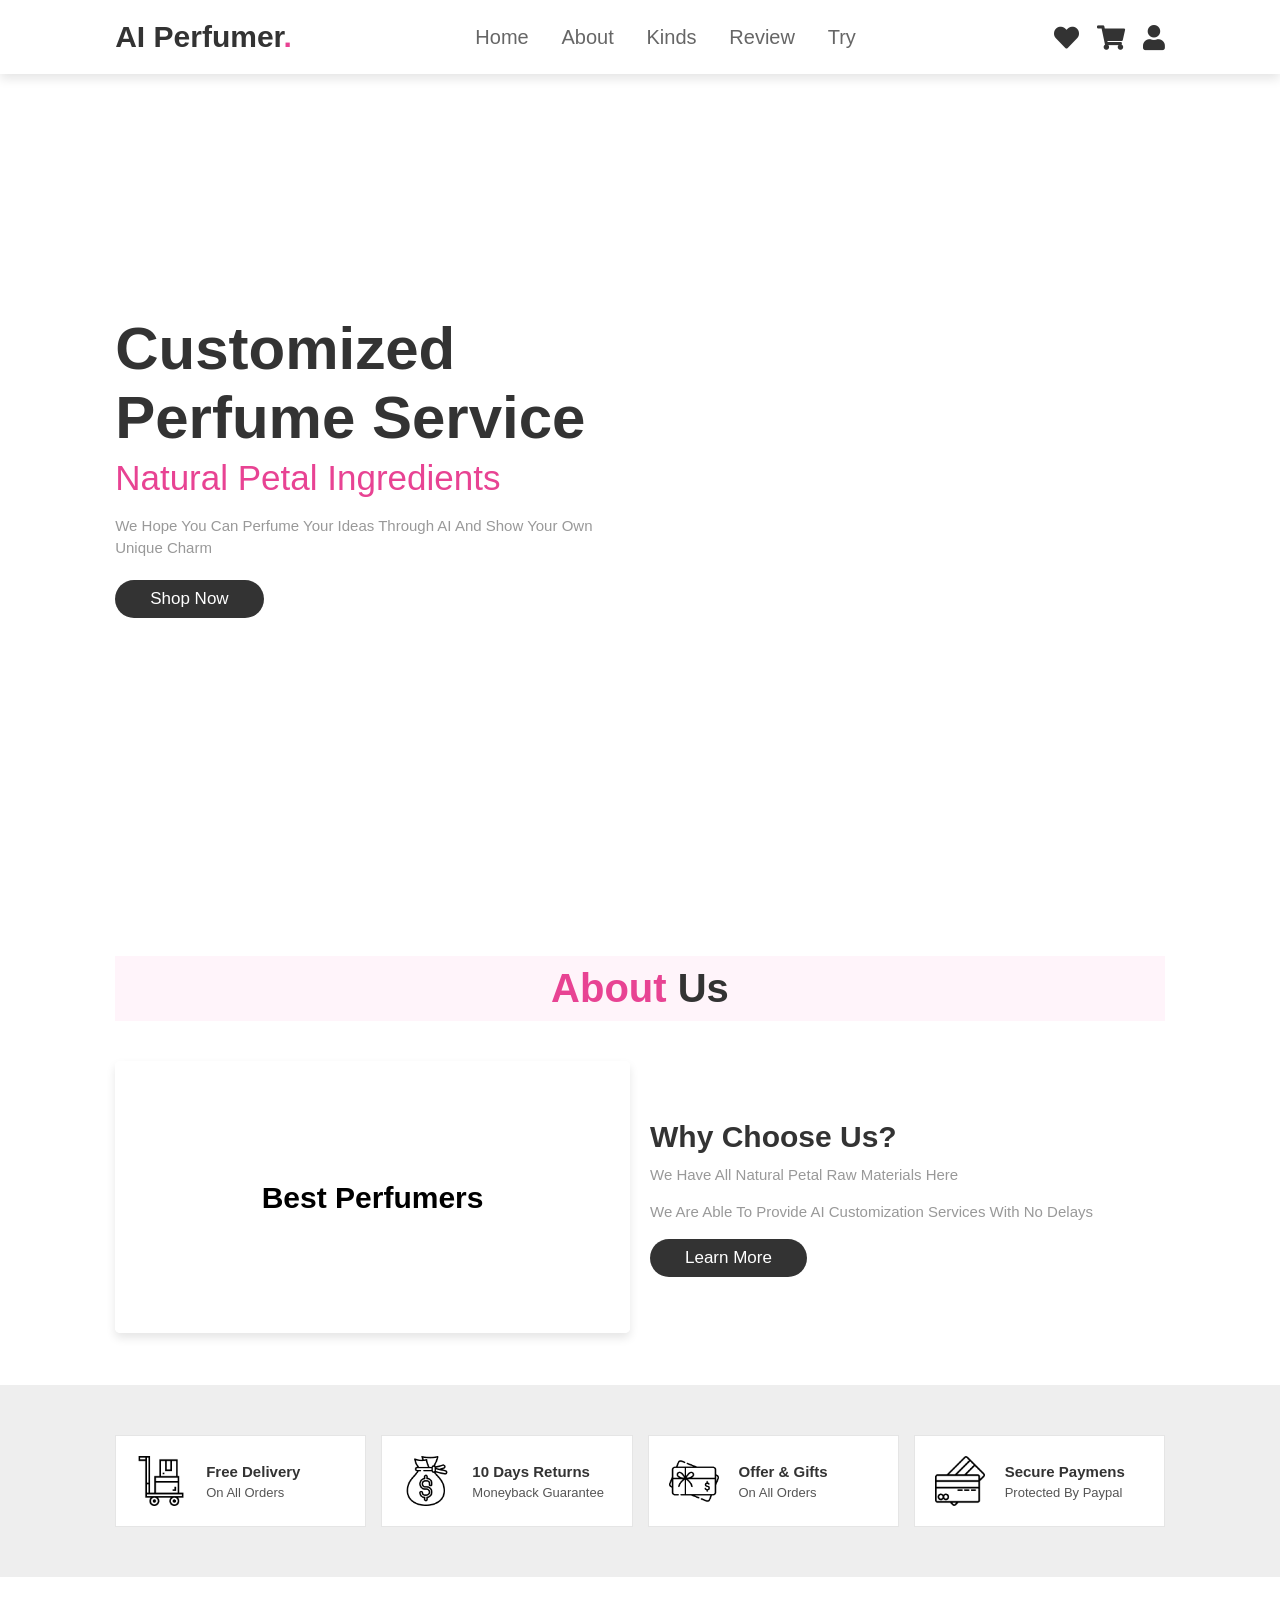
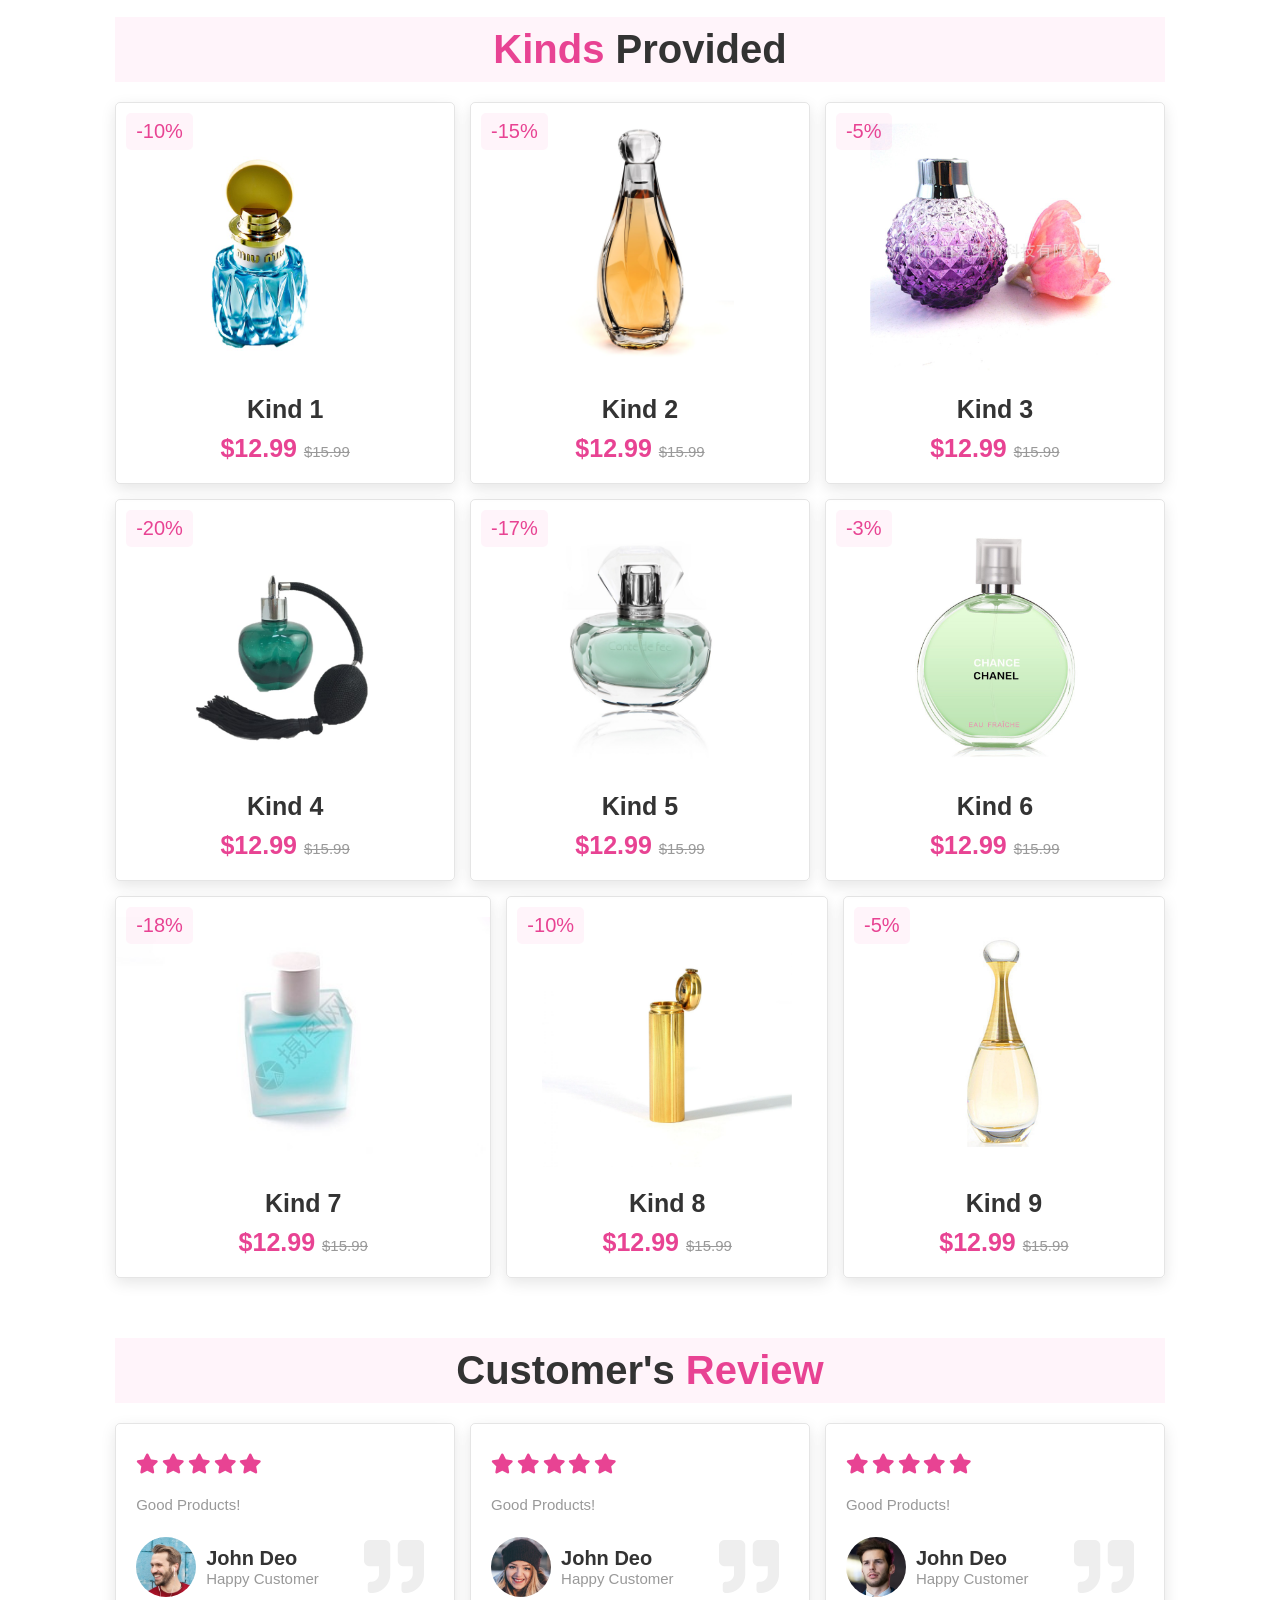
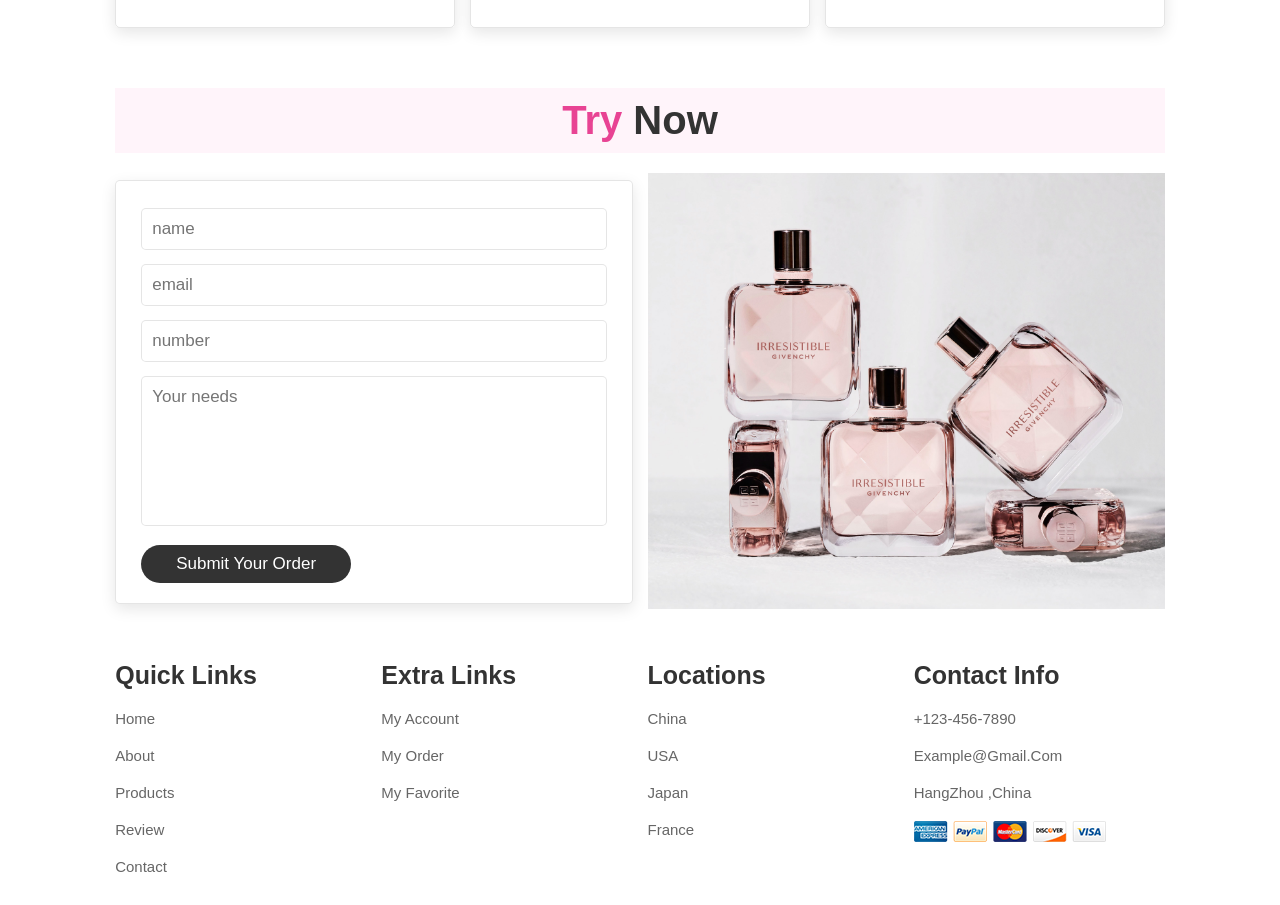
==== index.html @ b81c38ca "Update index.html" ====
<!DOCTYPE html>
<html lang="en">
<head>
    <meta charset="UTF-8">
    <meta http-equiv="X-UA-Compatible" content="IE=edge">
    <meta name="viewport" content="width=device-width, initial-scale=1.0">
    <img src="images/robot.png" alt="Logo" class="logo-img">
    <title>AI perfumer</title>

    <!-- font awesome cdn link  -->
    <link rel="stylesheet" href="https://cdnjs.cloudflare.com/ajax/libs/font-awesome/5.15.3/css/all.min.css">

    <!-- custom css file link  -->
    <link rel="stylesheet" href="css/style.css">

</head>
<body>

<!-- header section starts  -->

<header>

    <input type="checkbox" name="" id="toggler">
    <label for="toggler" class="fas fa-bars"></label>

    <a href="#" class="logo">AI Perfumer<span>.</span></a>

    <nav class="navbar">
        <a href="#home">home</a>
        <a href="#about">about</a>
        <a href="#products">kinds</a>
        <a href="#review">review</a>
        <a href="#contact">try</a>
    </nav>

    <div class="icons">
        <a href="#" class="fas fa-heart"></a>
        <a href="#" class="fas fa-shopping-cart"></a>
        <a href="#" class="fas fa-user"></a>
    </div>

</header>

<!-- header section ends -->

<!-- home section starts  -->

<section class="home" id="home">

    <div class="content">
        <h3>Customized perfume service</h3>
        <span> Natural petal ingredients </span>
        <p>We hope you can perfume your ideas through AI and show your own unique charm</p>
        <a href="#" class="btn">shop now</a>
    </div>
    
</section>

<!-- home section ends -->

<!-- about section starts  -->

<section class="about" id="about">

    <h1 class="heading"> <span> about </span> us </h1>

    <div class="row">

        <div class="video-container">
            <video src="images/about-vid.mp4" loop autoplay muted></video>
            <h3>best perfumers</h3>
        </div>

        <div class="content">
            <h3>why choose us?</h3>
            <p>We have all natural petal raw materials here</p>
            <p>We are able to provide AI customization services with no delays</p>
            <a href="#" class="btn">learn more</a>
        </div>

    </div>

</section>

<!-- about section ends -->

<!-- icons section starts  -->

<section class="icons-container">

    <div class="icons">
        <img src="images/icon-1.png" alt="">
        <div class="info">
            <h3>free delivery</h3>
            <span>on all orders</span>
        </div>
    </div>

    <div class="icons">
        <img src="images/icon-2.png" alt="">
        <div class="info">
            <h3>10 days returns</h3>
            <span>moneyback guarantee</span>
        </div>
    </div>

    <div class="icons">
        <img src="images/icon-3.png" alt="">
        <div class="info">
            <h3>offer & gifts</h3>
            <span>on all orders</span>
        </div>
    </div>

    <div class="icons">
        <img src="images/icon-4.png" alt="">
        <div class="info">
            <h3>secure paymens</h3>
            <span>protected by paypal</span>
        </div>
    </div>
   
</section>

<!-- icons section ends -->

<!-- prodcuts section starts  -->

<section class="products" id="products">

    <h1 class="heading"><span>Kinds</span> provided </h1>

    <div class="box-container">

        <div class="box">
            <span class="discount">-10%</span>
            <div class="image">
                <img src="images/img-1.jpg" alt="">
                <div class="icons">
                    <a href="#" class="fas fa-heart"></a>
                    <a href="#" class="cart-btn">choose this</a>
                    <a href="#" class="fas fa-share"></a>
                </div>
            </div>
            <div class="content">
                <h3>kind 1</h3>
                <div class="price"> $12.99 <span>$15.99</span> </div>
            </div>
        </div>

        <div class="box">
            <span class="discount">-15%</span>
            <div class="image">
                <img src="images/img-2.jpg" alt="">
                <div class="icons">
                    <a href="#" class="fas fa-heart"></a>
                    <a href="#" class="cart-btn">choose this</a>
                    <a href="#" class="fas fa-share"></a>
                </div>
            </div>
            <div class="content">
                <h3>kind 2</h3>
                <div class="price"> $12.99 <span>$15.99</span> </div>
            </div>
        </div>

        <div class="box">
            <span class="discount">-5%</span>
            <div class="image">
                <img src="images/img-3.jpg" alt="">
                <div class="icons">
                    <a href="#" class="fas fa-heart"></a>
                    <a href="#" class="cart-btn">choose this</a>
                    <a href="#" class="fas fa-share"></a>
                </div>
            </div>
            <div class="content">
                <h3>kind 3</h3>
                <div class="price"> $12.99 <span>$15.99</span> </div>
            </div>
        </div>

        <div class="box">
            <span class="discount">-20%</span>
            <div class="image">
                <img src="images/img-4.jpg" alt="">
                <div class="icons">
                    <a href="#" class="fas fa-heart"></a>
                    <a href="#" class="cart-btn">choose this</a>
                    <a href="#" class="fas fa-share"></a>
                </div>
            </div>
            <div class="content">
                <h3>kind 4</h3>
                <div class="price"> $12.99 <span>$15.99</span> </div>
            </div>
        </div>

        <div class="box">
            <span class="discount">-17%</span>
            <div class="image">
                <img src="images/img-5.jpg" alt="">
                <div class="icons">
                    <a href="#" class="fas fa-heart"></a>
                    <a href="#" class="cart-btn">choose this</a>
                    <a href="#" class="fas fa-share"></a>
                </div>
            </div>
            <div class="content">
                <h3>kind 5</h3>
                <div class="price"> $12.99 <span>$15.99</span> </div>
            </div>
        </div>

        <div class="box">
            <span class="discount">-3%</span>
            <div class="image">
                <img src="images/img-6.jpg" alt="">
                <div class="icons">
                    <a href="#" class="fas fa-heart"></a>
                    <a href="#" class="cart-btn">choose this</a>
                    <a href="#" class="fas fa-share"></a>
                </div>
            </div>
            <div class="content">
                <h3>kind 6</h3>
                <div class="price"> $12.99 <span>$15.99</span> </div>
            </div>
        </div>

        <div class="box">
            <span class="discount">-18%</span>
            <div class="image">
                <img src="images/img-7.jpg" alt="">
                <div class="icons">
                    <a href="#" class="fas fa-heart"></a>
                    <a href="#" class="cart-btn">choose this</a>
                    <a href="#" class="fas fa-share"></a>
                </div>
            </div>
            <div class="content">
                <h3>kind 7</h3>
                <div class="price"> $12.99 <span>$15.99</span> </div>
            </div>
        </div>

        <div class="box">
            <span class="discount">-10%</span>
            <div class="image">
                <img src="images/img-8.jpg" alt="">
                <div class="icons">
                    <a href="#" class="fas fa-heart"></a>
                    <a href="#" class="cart-btn">choose this</a>
                    <a href="#" class="fas fa-share"></a>
                </div>
            </div>
            <div class="content">
                <h3>kind 8</h3>
                <div class="price"> $12.99 <span>$15.99</span> </div>
            </div>
        </div>

        <div class="box">
            <span class="discount">-5%</span>
            <div class="image">
                <img src="images/img-9.jpg" alt="">
                <div class="icons">
                    <a href="#" class="fas fa-heart"></a>
                    <a href="#" class="cart-btn">choose this</a>
                    <a href="#" class="fas fa-share"></a>
                </div>
            </div>
            <div class="content">
                <h3>kind 9</h3>
                <div class="price"> $12.99 <span>$15.99</span> </div>
            </div>
        </div>

    </div>

</section>

<!-- prodcuts section ends -->

<!-- review section starts  -->

<section class="review" id="review">

<h1 class="heading"> customer's <span>review</span> </h1>

<div class="box-container">

    <div class="box">
        <div class="stars">
            <i class="fas fa-star"></i>
            <i class="fas fa-star"></i>
            <i class="fas fa-star"></i>
            <i class="fas fa-star"></i>
            <i class="fas fa-star"></i>
        </div>
        <p>Good products!</p>
        <div class="user">
            <img src="images/pic-1.png" alt="">
            <div class="user-info">
                <h3>john deo</h3>
                <span>happy customer</span>
            </div>
        </div>
        <span class="fas fa-quote-right"></span>
    </div>

    <div class="box">
        <div class="stars">
            <i class="fas fa-star"></i>
            <i class="fas fa-star"></i>
            <i class="fas fa-star"></i>
            <i class="fas fa-star"></i>
            <i class="fas fa-star"></i>
        </div>
        <p>Good products!</p>
        <div class="user">
            <img src="images/pic-2.png" alt="">
            <div class="user-info">
                <h3>john deo</h3>
                <span>happy customer</span>
            </div>
        </div>
        <span class="fas fa-quote-right"></span>
    </div>

    <div class="box">
        <div class="stars">
            <i class="fas fa-star"></i>
            <i class="fas fa-star"></i>
            <i class="fas fa-star"></i>
            <i class="fas fa-star"></i>
            <i class="fas fa-star"></i>
        </div>
        <p>Good products!</p>
        <div class="user">
            <img src="images/pic-3.png" alt="">
            <div class="user-info">
                <h3>john deo</h3>
                <span>happy customer</span>
            </div>
        </div>
        <span class="fas fa-quote-right"></span>
    </div>

</div>
    
</section>

<!-- review section ends -->

<!-- contact section starts  -->

<section class="contact" id="contact">

    <h1 class="heading"> <span> Try </span> now </h1>

    <div class="row">

        <form action="">
            <input type="text" placeholder="name" class="box">
            <input type="email" placeholder="email" class="box">
            <input type="number" placeholder="number" class="box">
            <textarea name="" class="box" placeholder="Your needs" id="" cols="30" rows="10"></textarea>
            <input type="submit" value="Submit your order" class="btn">
        </form>

        <div class="image">
            <img src="images/truth.jpg" alt="">
        </div>

    </div>

</section>

<!-- contact section ends -->

<!-- footer section starts  -->

<section class="footer">

    <div class="box-container">

        <div class="box">
            <h3>quick links</h3>
            <a href="#">home</a>
            <a href="#">about</a>
            <a href="#">products</a>
            <a href="#">review</a>
            <a href="#">contact</a>
        </div>

        <div class="box">
            <h3>extra links</h3>
            <a href="#">my account</a>
            <a href="#">my order</a>
            <a href="#">my favorite</a>
        </div>

        <div class="box">
            <h3>locations</h3>
            <a href="#">China</a>
            <a href="#">USA</a>
            <a href="#">japan</a>
            <a href="#">france</a>
        </div>

        <div class="box">
            <h3>contact info</h3>
            <a href="#">+123-456-7890</a>
            <a href="#">example@gmail.com</a>
            <a href="#">HangZhou ,China</a>
            <img src="images/payment.png" alt="">
        </div>

    </div>

</section>

<!-- footer section ends -->


















    
</body>
</html>
---- css/style.css ----
:root{
    --pink:#e84393;
}

*{
    margin:0; padding:0;
    box-sizing: border-box;
    font-family: Verdana, Geneva, Tahoma, sans-serif;
    outline: none; border:none;
    text-decoration: none;
    text-transform: capitalize;
    transition: .2s linear;
}

html{
    font-size: 62.5%;
    scroll-behavior: smooth;
    scroll-padding-top: 6rem;
    overflow-x: hidden;
}

section{
    padding:2rem 9%;
}

.heading{
    text-align: center;
    font-size: 4rem;
    color:#333;
    padding:1rem;
    margin:2rem 0;
    background:rgba(255, 51, 153,.05);
}

.heading span{
    color:var(--pink);
}

.btn{
    display: inline-block;
    margin-top: 1rem;
    border-radius: 5rem;
    background:#333;
    color:#fff;
    padding:.9rem 3.5rem;
    cursor: pointer;
    font-size: 1.7rem;
}

.btn:hover{
    background:var(--pink);
}

header{
    position: fixed;
    top:0; left:0; right:0;
    background:#fff;
    padding:2rem 9%;
    display: flex;
    align-items: center;
    justify-content: space-between;
    z-index: 1000;
    box-shadow: 0 .5rem 1rem rgba(0,0,0,.1);
}

header .logo{
    font-size: 3rem;
    color:#333;
    font-weight: bolder;
}

header .logo span{
    color:var(--pink);
}

header .navbar a{
    font-size: 2rem;
    padding:0 1.5rem;
    color:#666;
}

header .navbar a:hover{
    color:var(--pink);
}

header .icons a{
    font-size: 2.5rem;
    color:#333;
    margin-left: 1.5rem;
}

header .icons a:hover{
    color:var(--pink);
}

header #toggler{
    display: none;
}

header .fa-bars{
    font-size: 3rem;
    color:#333;
    border-radius: .5rem;
    padding:.5rem 1.5rem;
    cursor: pointer;
    border:.1rem solid rgba(0,0,0,.3);
    display: none;
}

.home{
    display: flex;
    align-items: center;
    min-height: 100vh;
    background:url(../images/home-bg.jpg) no-repeat;
    background-size: cover;
    background-position: center;
}

.home .content{
    max-width: 50rem;
}

.home .content h3{
    font-size: 6rem;
    color:#333;
}

.home .content span{
    font-size: 3.5rem;
    color:var(--pink);
    padding:1rem 0;
    line-height: 1.5;
}

.home .content p{
    font-size: 1.5rem;
    color:#999;
    padding:1rem 0;
    line-height: 1.5;
}

.about .row{
    display: flex;
    align-items: center;
    gap:2rem;
    flex-wrap: wrap;
    padding:2rem 0;
    padding-bottom: 3rem;
}

.about .row .video-container{
    flex:1 1 40rem;
    position: relative;
}

.about .row .video-container video{
    width:100%;
    border:1.5rem solid #fff;
    border-radius: .5rem;
    box-shadow: 0 .5rem 1rem rgba(0,0,0,.1);
    height: 100%;
    object-fit: cover;
}

.about .row .video-container h3{
    position: absolute;
    top:50%; transform: translateY(-50%);
    font-size: 3rem;
    background:#fff;
    width:100%;
    padding:1rem 2rem;
    text-align: center;
    mix-blend-mode: screen;
}

.about .row .content{
    flex:1 1 40rem;
}

.about .row .content h3{
    font-size: 3rem;
    color:#333;
}

.about .row .content p{
    font-size: 1.5rem;
    color:#999;
    padding:.5rem 0;
    padding-top: 1rem;
    line-height: 1.5;
}

.icons-container{
    background:#eee;
    display: flex;
    flex-wrap: wrap;
    gap:1.5rem;
    padding-top: 5rem;
    padding-bottom: 5rem;
}

.icons-container .icons{
    background:#fff;
    border:.1rem solid rgba(0,0,0,.1);
    padding:2rem;
    display: flex;
    align-items: center;
    flex:1 1 25rem;
}

.icons-container .icons img{
    height:5rem;
    margin-right: 2rem;
}

.icons-container .icons h3{
    color:#333;
    padding-bottom: .5rem;
    font-size: 1.5rem;
}

.icons-container .icons span{
    color:#555;
    font-size: 1.3rem;
}

.products .box-container{
    display: flex;
    flex-wrap: wrap;
    gap:1.5rem;
}

.products .box-container .box{
    flex:1 1 30rem;
    box-shadow: 0 .5rem 1.5rem rgba(0,0,0,.1);
    border-radius: .5rem;
    border:.1rem solid rgba(0,0,0,.1);
    position: relative;    
}

.products .box-container .box .discount{
    position: absolute;
    top:1rem; left:1rem;
    padding:.7rem 1rem;
    font-size: 2rem;
    color:var(--pink);
    background:rgba(255, 51, 153,.05);
    z-index: 1;
    border-radius: .5rem;
}

.products .box-container .box .image{
    position: relative;
    text-align: center;
    padding-top: 2rem;
    overflow:hidden;
}

.products .box-container .box .image img{
    height:25rem;
}

.products .box-container .box:hover .image img{
    transform: scale(1.1);
}

.products .box-container .box .image .icons{
    position: absolute;
    bottom:-7rem; left:0; right:0;
    display: flex;
}

.products .box-container .box:hover .image .icons{
    bottom:0;
}

.products .box-container .box .image .icons a{
    height: 5rem;
    line-height: 5rem;
    font-size: 2rem;
    width:50%;
    background:var(--pink);
    color:#fff;
}

.products .box-container .box .image .icons .cart-btn{
    border-left: .1rem solid #fff7;
    border-right: .1rem solid #fff7;
    width:100%;
}

.products .box-container .box .image .icons a:hover{
    background:#333;
}

.products .box-container .box .content{
    padding:2rem;
    text-align: center;
}

.products .box-container .box .content h3{
    font-size: 2.5rem;
    color:#333;
}

.products .box-container .box .content .price{
    font-size: 2.5rem;
    color:var(--pink);
    font-weight: bolder;
    padding-top: 1rem;
}

.products .box-container .box .content .price span{
    font-size: 1.5rem;
    color:#999;
    font-weight: lighter;
    text-decoration: line-through;
}

.review .box-container{
    display: flex;
    flex-wrap: wrap;
    gap:1.5rem;
}

.review .box-container .box{
    flex:1 1 30rem;
    box-shadow: 0 .5rem 1.5rem rgba(0,0,0,.1);
    border-radius: .5rem;
    padding:3rem 2rem;
    position: relative;
    border:.1rem solid rgba(0,0,0,.1);
}

.review .box-container .box .fa-quote-right{
    position: absolute;
    bottom:3rem; right:3rem;
    font-size: 6rem;
    color:#eee;
}

.review .box-container .box .stars i{
    color:var(--pink);
    font-size: 2rem;
}

.review .box-container .box p{
    color:#999;
    font-size: 1.5rem;
    line-height: 1.5;
    padding-top: 2rem;
}

.review .box-container .box .user{
    display: flex;
    align-items: center;
    padding-top: 2rem;
}

.review .box-container .box .user img{
    height:6rem;
    width:6rem;
    border-radius: 50%;
    object-fit: cover;
    margin-right: 1rem;
}

.review .box-container .box .user h3{
    font-size: 2rem;
    color:#333;
}

.review .box-container .box .user span{
    font-size: 1.5rem;
    color:#999;
}

.contact .row{
    display: flex;
    flex-wrap: wrap-reverse;
    gap:1.5rem;
    align-items: center;
}

.contact .row form{
    flex:1 1 40rem;
    padding:2rem 2.5rem;
    box-shadow: 0 .5rem 1.5rem rgba(0,0,0,.1);
    border:.1rem solid rgba(0,0,0,.1);
    background: #fff;
    border-radius: .5rem;
}

.contact .row .image{
    flex:1 1 40rem;
}

.contact .row .image img{
    width: 100%;
}

.contact .row form .box{
    padding:1rem;
    font-size: 1.7rem;
    color:#333;
    text-transform: none;
    border:.1rem solid rgba(0,0,0,.1);
    border-radius: .5rem;
    margin:.7rem 0;
    width: 100%;
}

.contact .row form .box:focus{
    border-color: var(--pink);
}

.contact .row form textarea{
    height: 15rem;
    resize: none;
}

.footer .box-container{
    display: flex;
    flex-wrap: wrap;
    gap:1.5rem;
}

.footer .box-container .box{
    flex:1 1 25rem;
}

.footer .box-container .box h3{
    color:#333;
    font-size: 2.5rem;
    padding:1rem 0;
}

.footer .box-container .box a{
    display: block;
    color:#666;
    font-size: 1.5rem;
    padding:1rem 0;
}

.footer .box-container .box a:hover{
    color:var(--pink);
    text-decoration: underline;
}

.footer .box-container .box  img{
    margin-top: 1rem;
}

.footer .credit{
    text-align: center;
    padding:1.5rem;
    margin-top: 1.5rem;
    padding-top: 2.5rem;
    font-size: 2rem;
    color:#333;
    border-top: .1rem solid rgba(0,0,0,.1);
    padding-bottom: 9rem;
}

.footer .credit span{
    color:var(--pink);
}















/* media queries  */
@media (max-width:991px){
    
    html{
        font-size: 55%;
    }

    header{
        padding:2rem;
    }

    section{
        padding:2rem;
    }

    .home{
        background-position: left;
    }

}

@media (max-width:768px){

    header .fa-bars{
        display: block;
    }

    header .navbar{
        position:absolute;
        top:100%; left:0; right:0;
        background:#eee;
        border-top: .1rem solid rgba(0,0,0,.1);
        clip-path: polygon(0 0, 100% 0, 100% 0, 0 0);
    }

    header #toggler:checked ~ .navbar{
        clip-path:polygon(0 0, 100% 0, 100% 100%, 0% 100%);
    }

    header .navbar a{
        margin:1.5rem;
        padding:1.5rem;
        background:#fff;
        border:.1rem solid rgba(0,0,0,.1);
        display: block;
    }

    .home .content h3{
        font-size: 5rem;
    }

    .home .content span{
        font-size: 2.5rem;
    }

    .icons-container .icons h3{
        font-size: 2rem;
    }
    
    .icons-container .icons span{
        font-size: 1.7rem;
    }
    
}

@media (max-width:450px){
    
    html{
        font-size: 50%;
    }

    .heading{
        font-size: 3rem;
    }

}
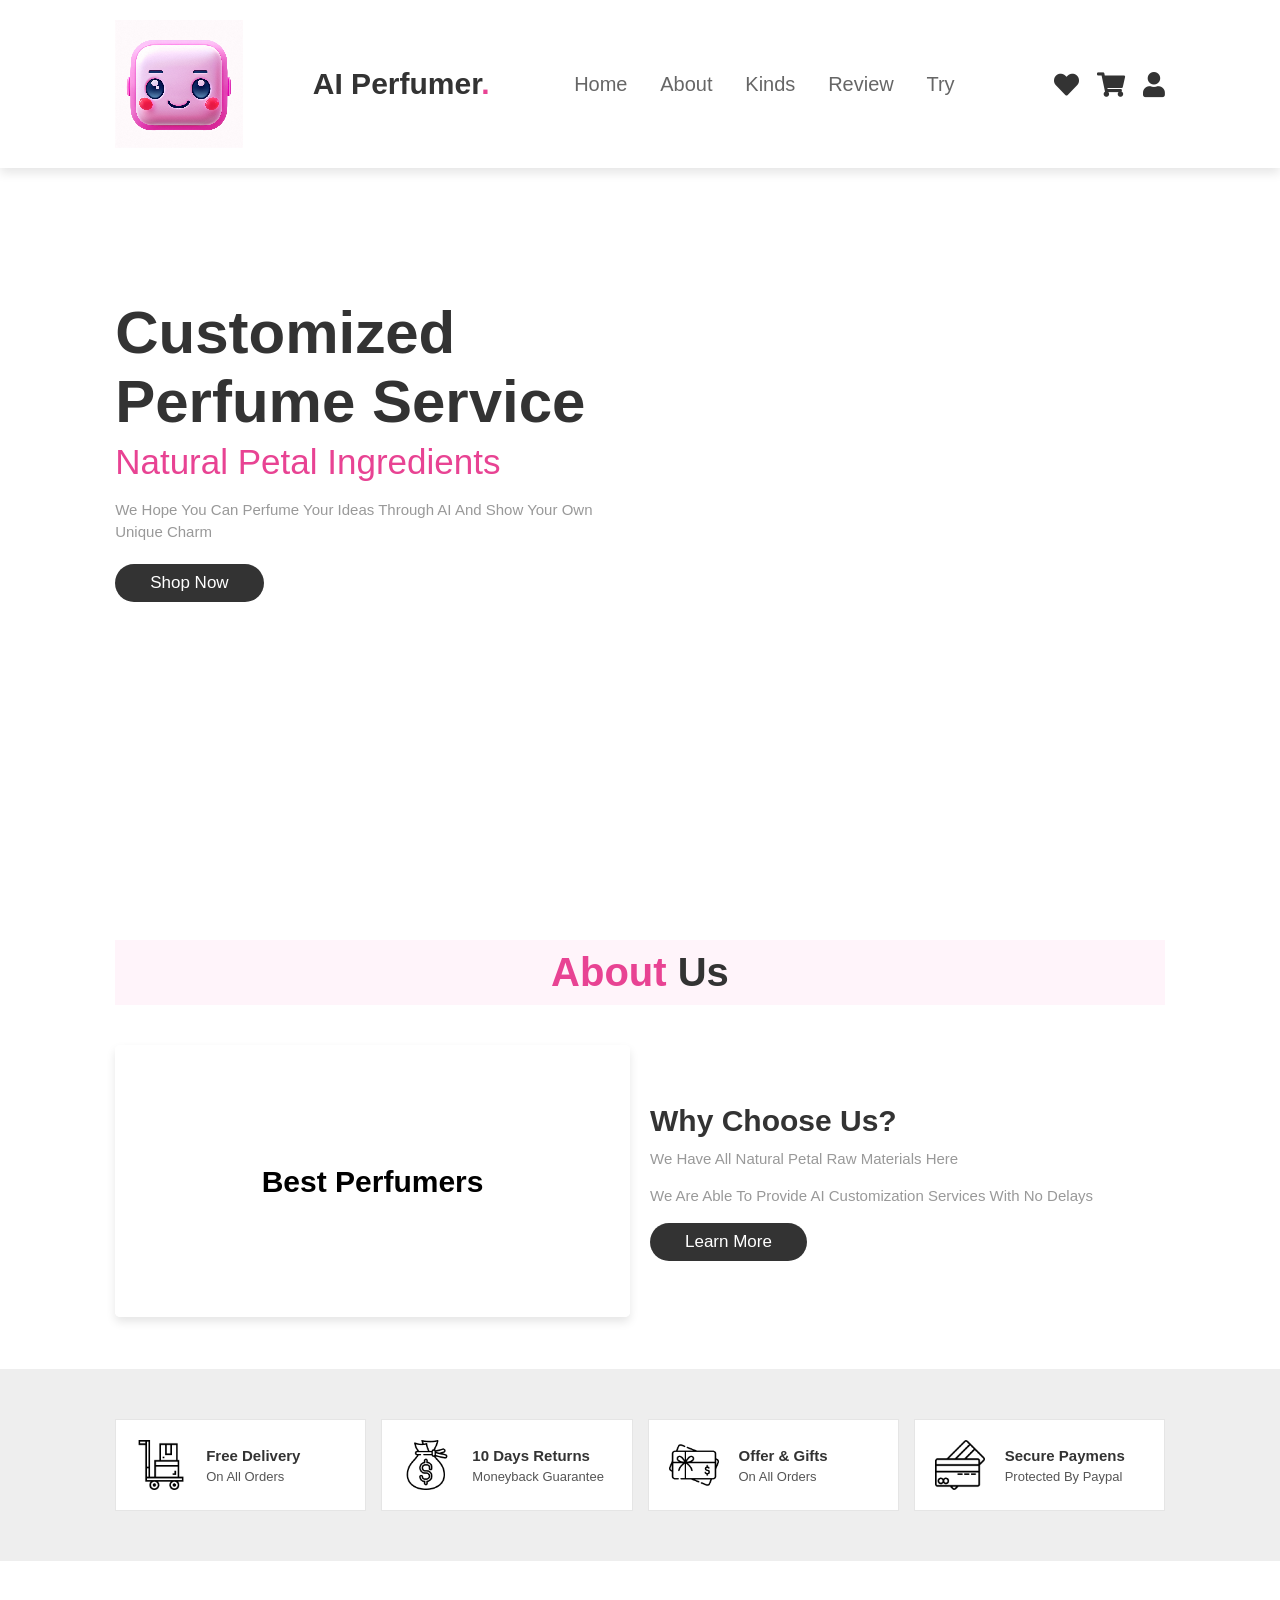
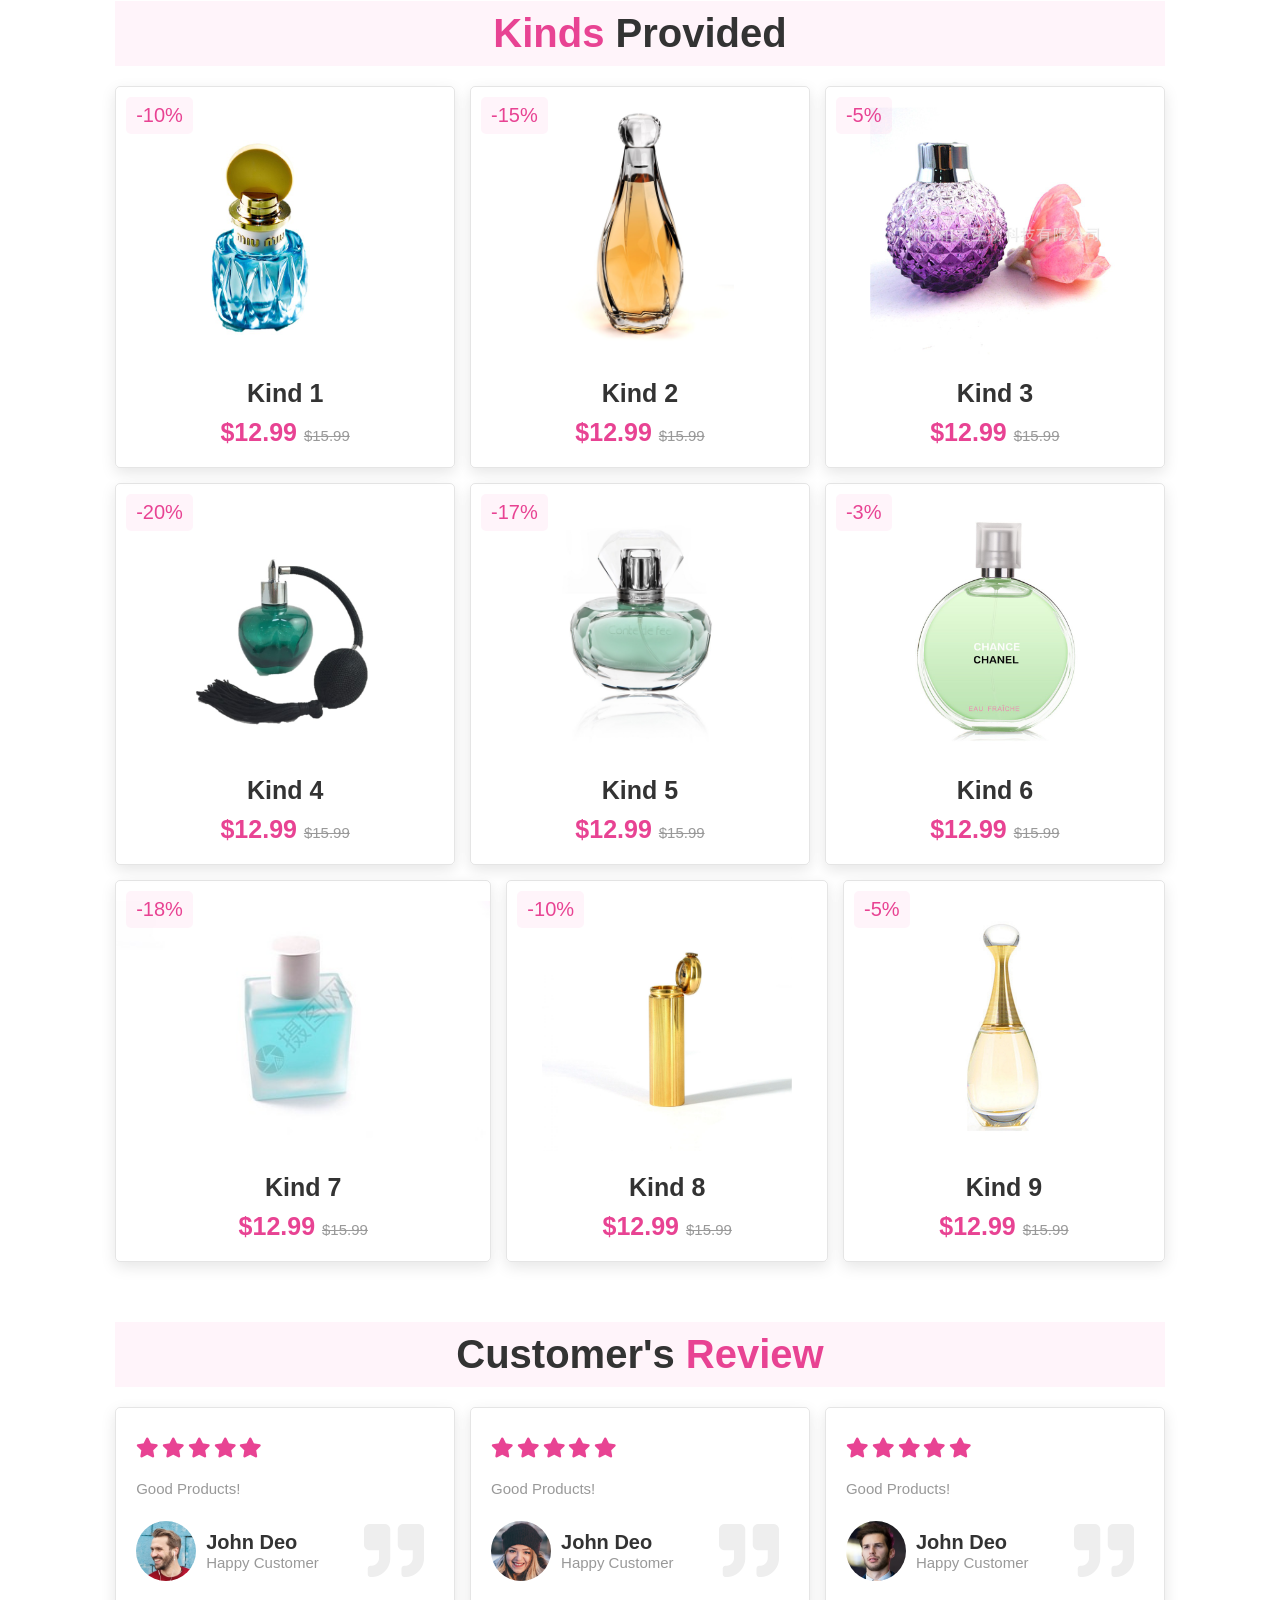
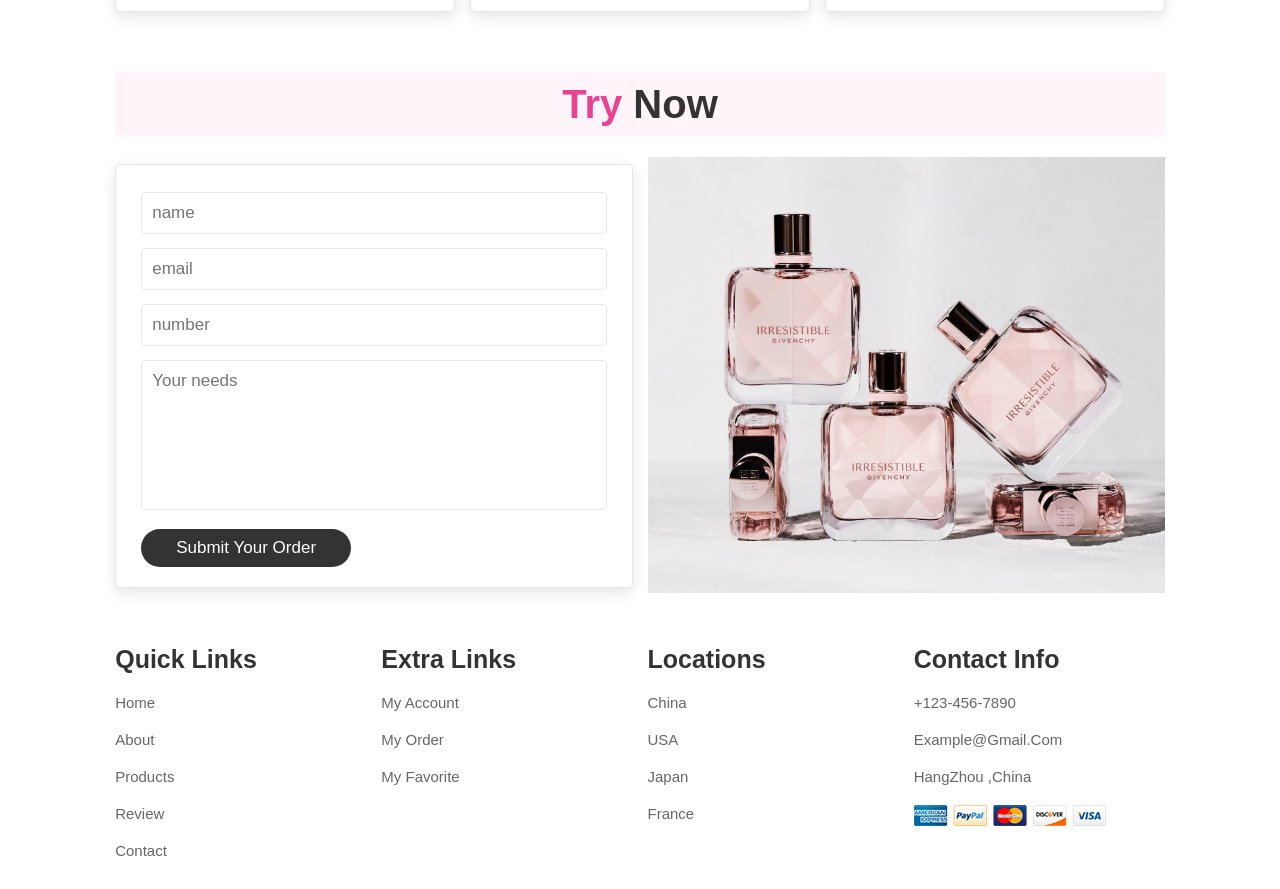
==== commit 1ccce613: "Update index.html" ====
--- a/index.html
+++ b/index.html
@@ -4,7 +4,6 @@
     <meta charset="UTF-8">
     <meta http-equiv="X-UA-Compatible" content="IE=edge">
     <meta name="viewport" content="width=device-width, initial-scale=1.0">
-    <img src="images/robot.png" alt="Logo" class="logo-img">
     <title>AI perfumer</title>
 
     <!-- font awesome cdn link  -->
@@ -19,12 +18,12 @@
 <!-- header section starts  -->
 
 <header>
-
+    <img src="images/robot.png" alt="Logo" class="logo-img">
     <input type="checkbox" name="" id="toggler">
     <label for="toggler" class="fas fa-bars"></label>
-
+    
     <a href="#" class="logo">AI Perfumer<span>.</span></a>
-
+    
     <nav class="navbar">
         <a href="#home">home</a>
         <a href="#about">about</a>
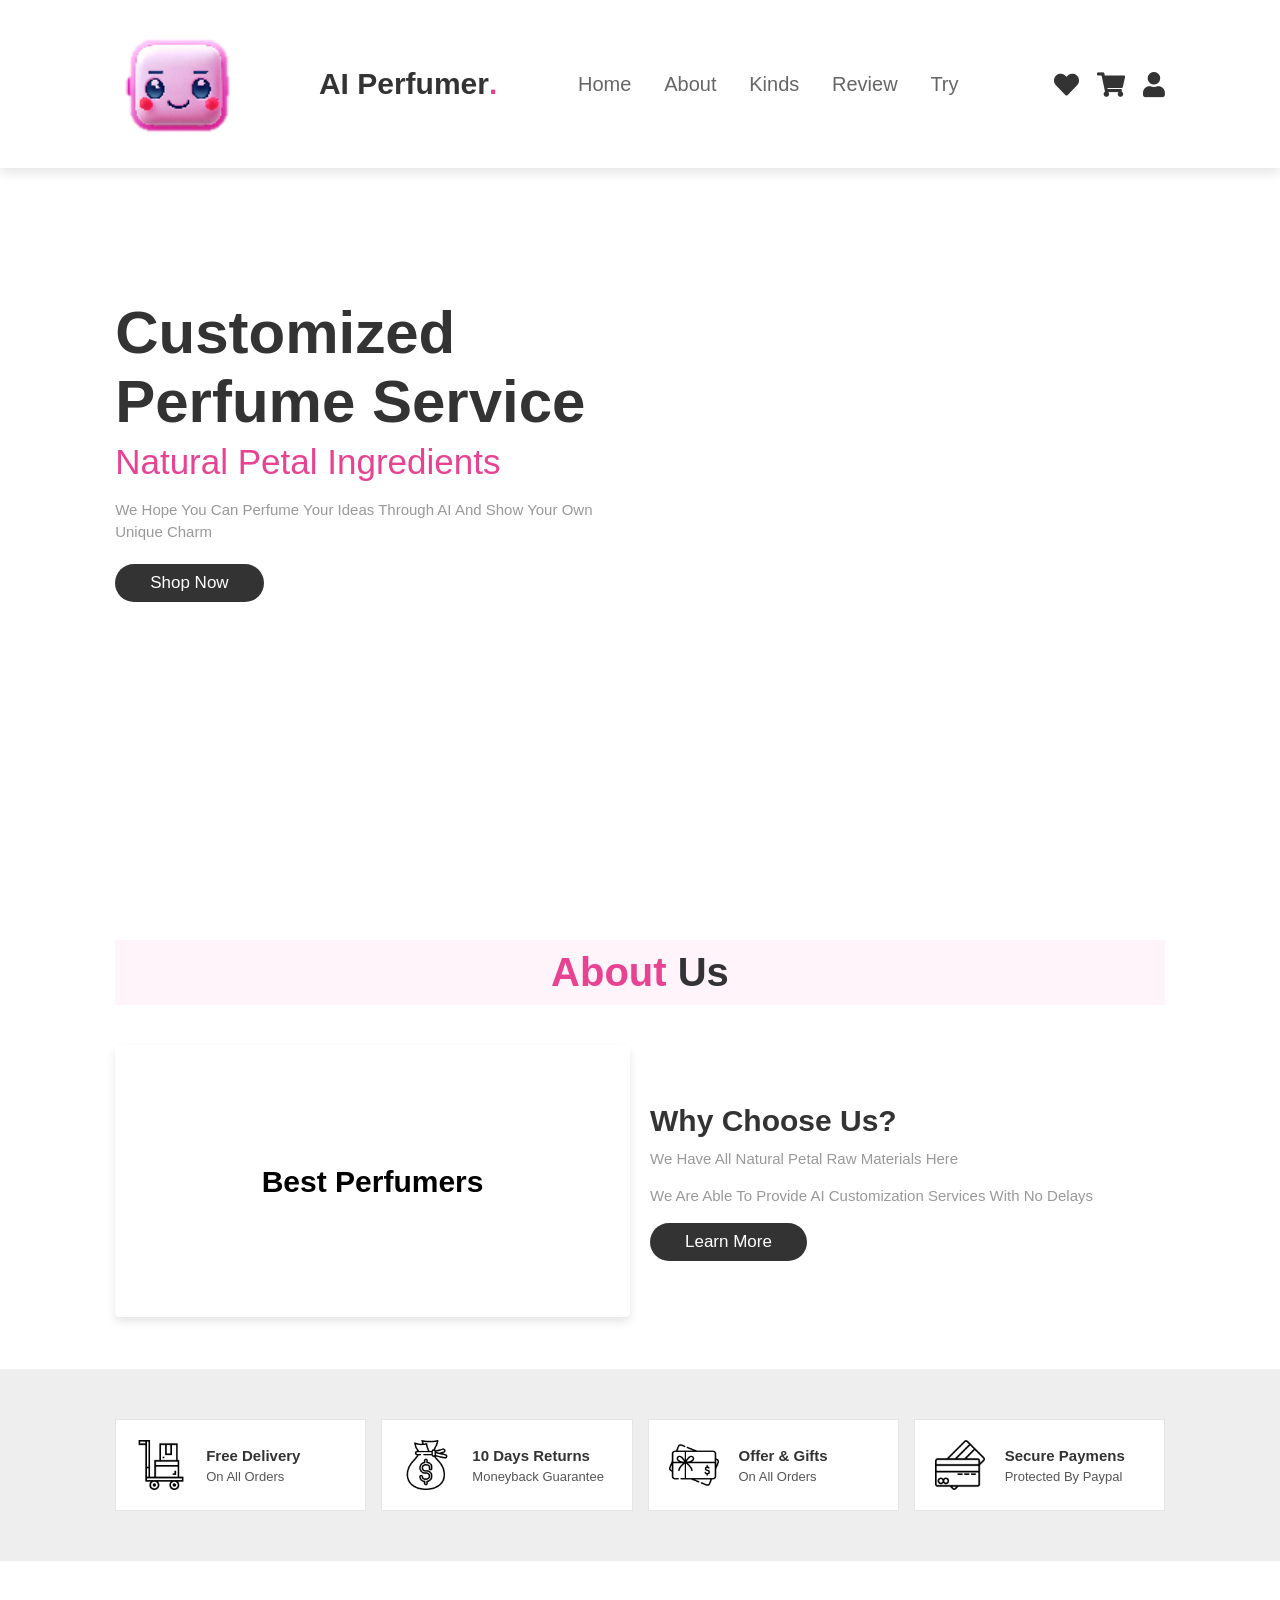
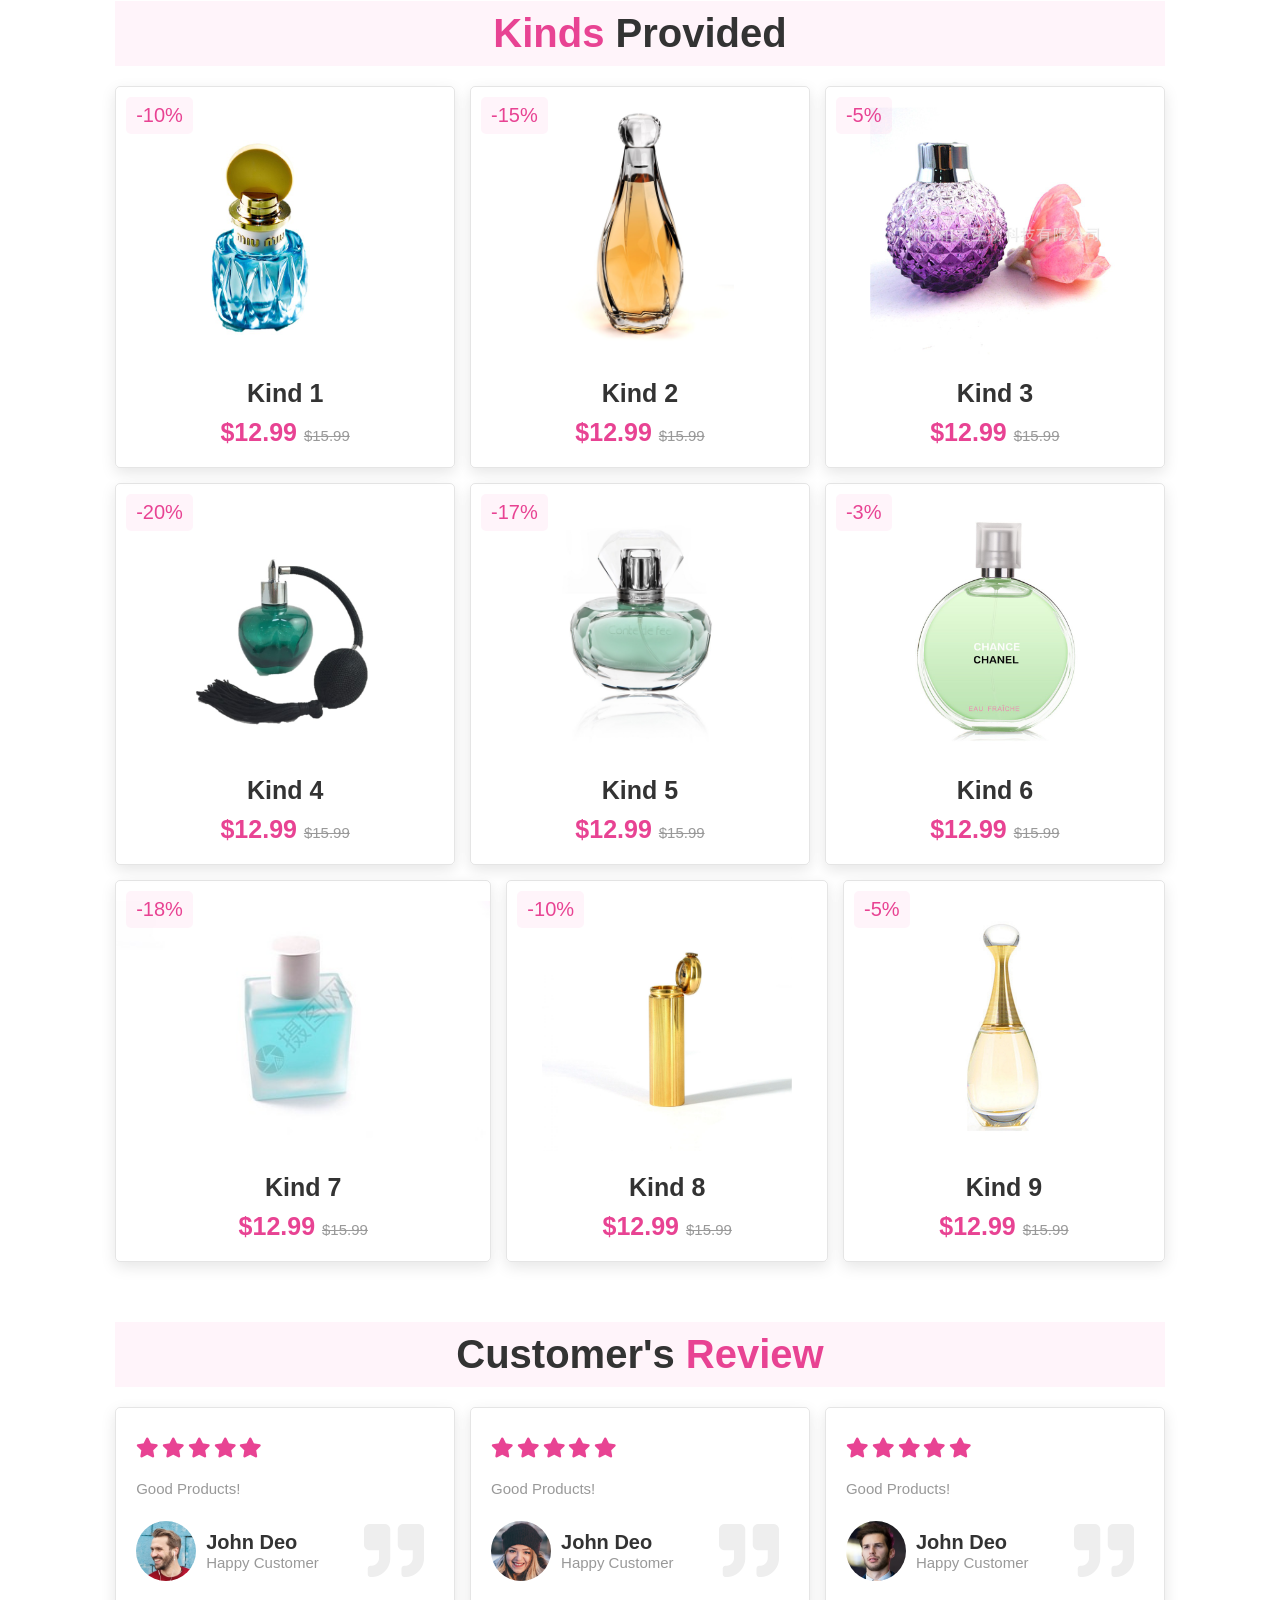
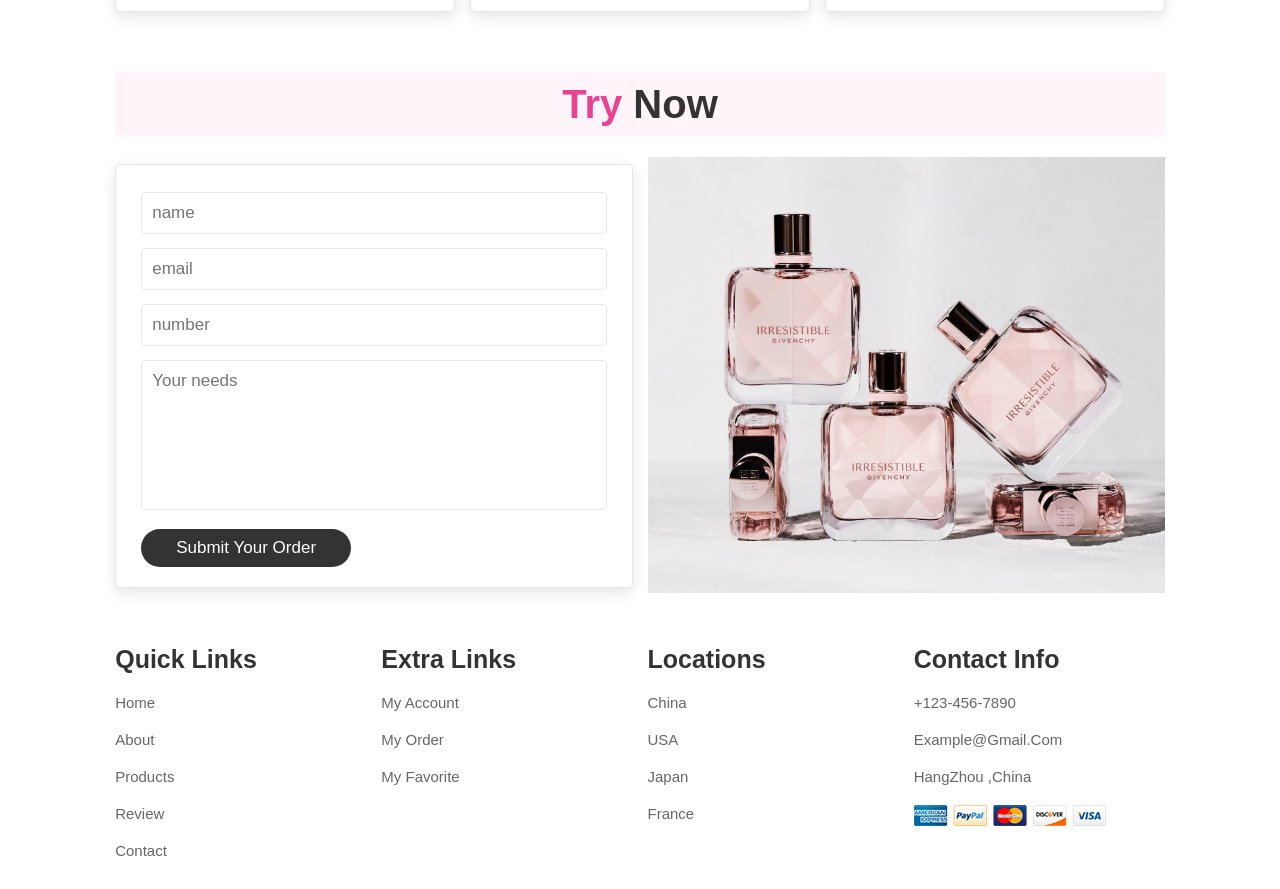
==== commit af98e5be: "Update index.html" ====
--- a/index.html
+++ b/index.html
@@ -18,10 +18,9 @@
 <!-- header section starts  -->
 
 <header>
-    <img src="images/robot.png" alt="Logo" class="logo-img">
     <input type="checkbox" name="" id="toggler">
     <label for="toggler" class="fas fa-bars"></label>
-    
+    <img src="images/robot3.png" alt="Logo" class="logo-img">
     <a href="#" class="logo">AI Perfumer<span>.</span></a>
     
     <nav class="navbar">
--- a/css/style.css
+++ b/css/style.css
@@ -62,7 +62,36 @@
     z-index: 1000;
     box-shadow: 0 .5rem 1rem rgba(0,0,0,.1);
 }
-
+.logo-img {
+    width: 128px;
+    height: 128px;
+    object-fit: cover;
+    margin-right: 1rem; /* 可根据需要调整间距 */
+}
+
+.logo {
+    display: flex;
+    align-items: center;
+}
+
+/* 响应式设计 */
+@media (max-width: 991px) {
+    header {
+        padding: 1rem;
+    }
+}
+
+@media (max-width: 768px) {
+    header {
+        padding: 0.5rem;
+    }
+}
+
+@media (max-width: 450px) {
+    header {
+        padding: 0.25rem;
+    }
+}
 header .logo{
     font-size: 3rem;
     color:#333;
@@ -555,4 +584,4 @@
         font-size: 3rem;
     }
 
-}+}
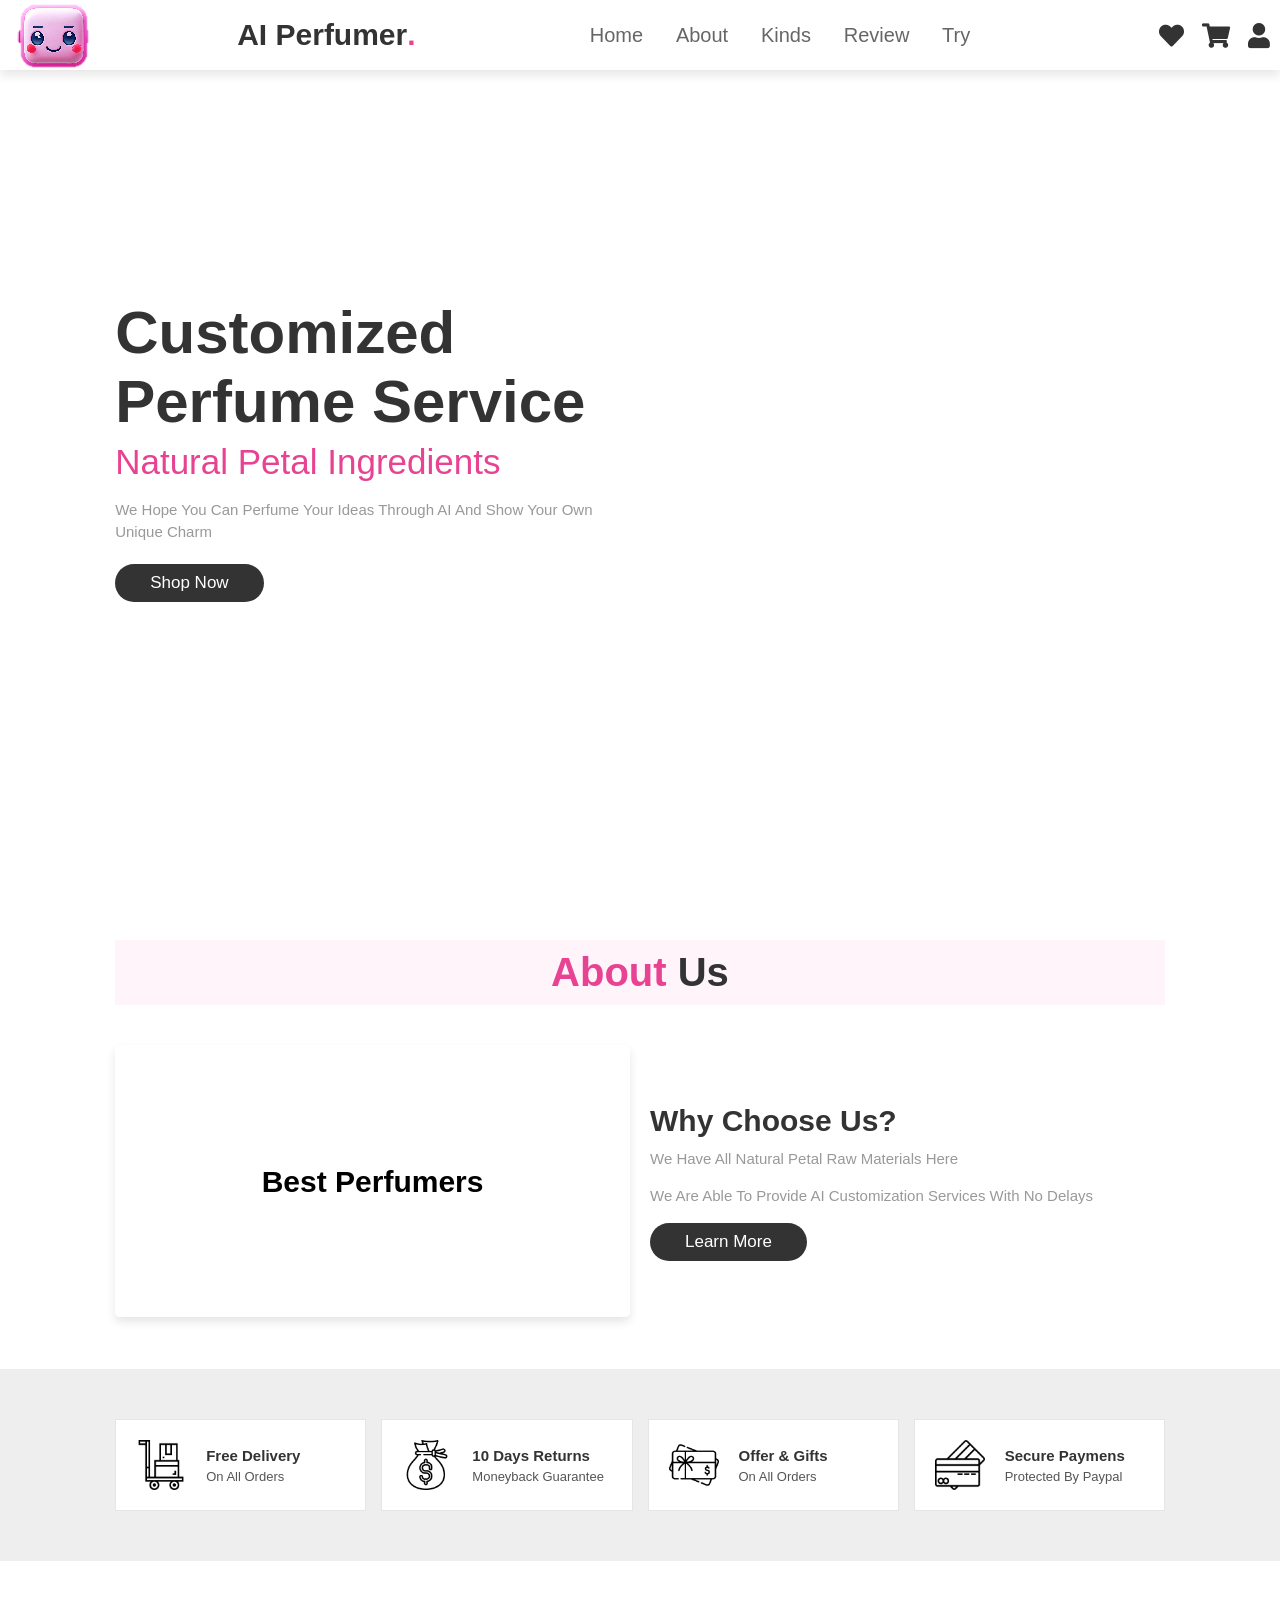
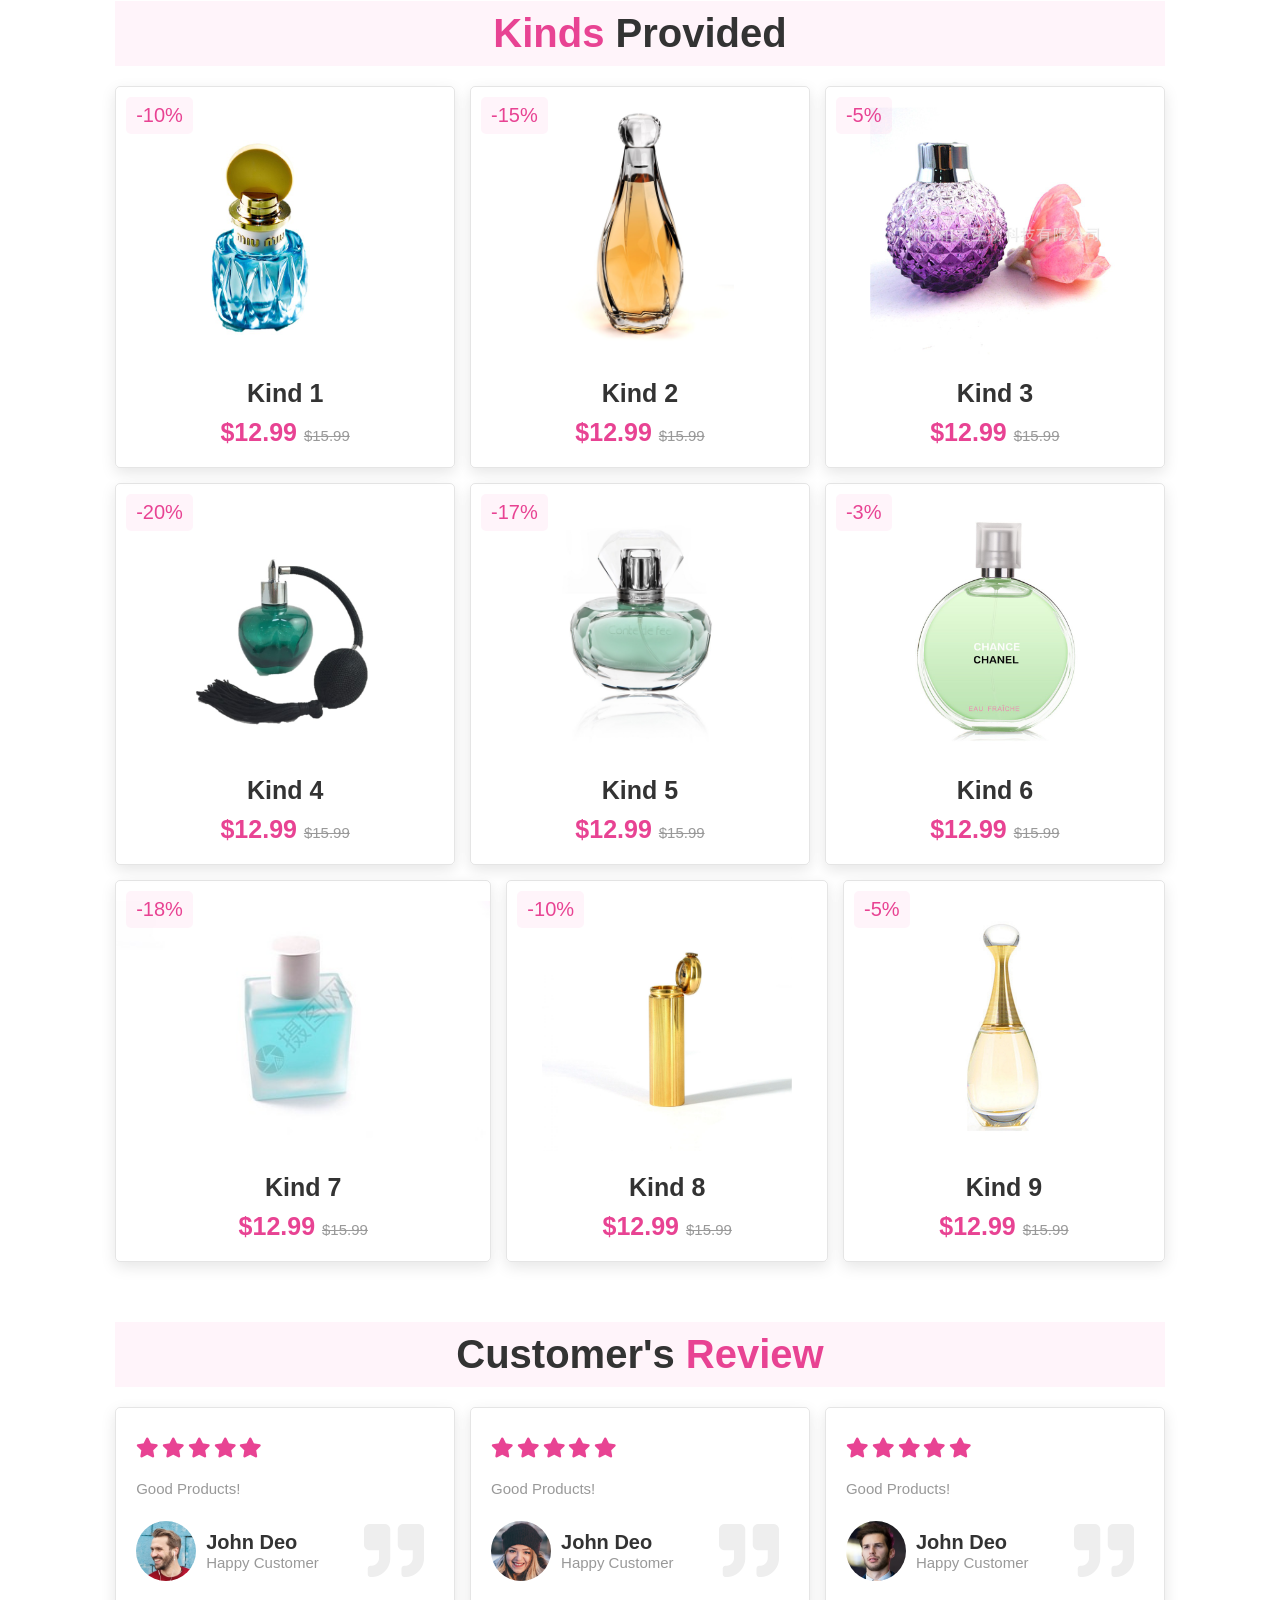
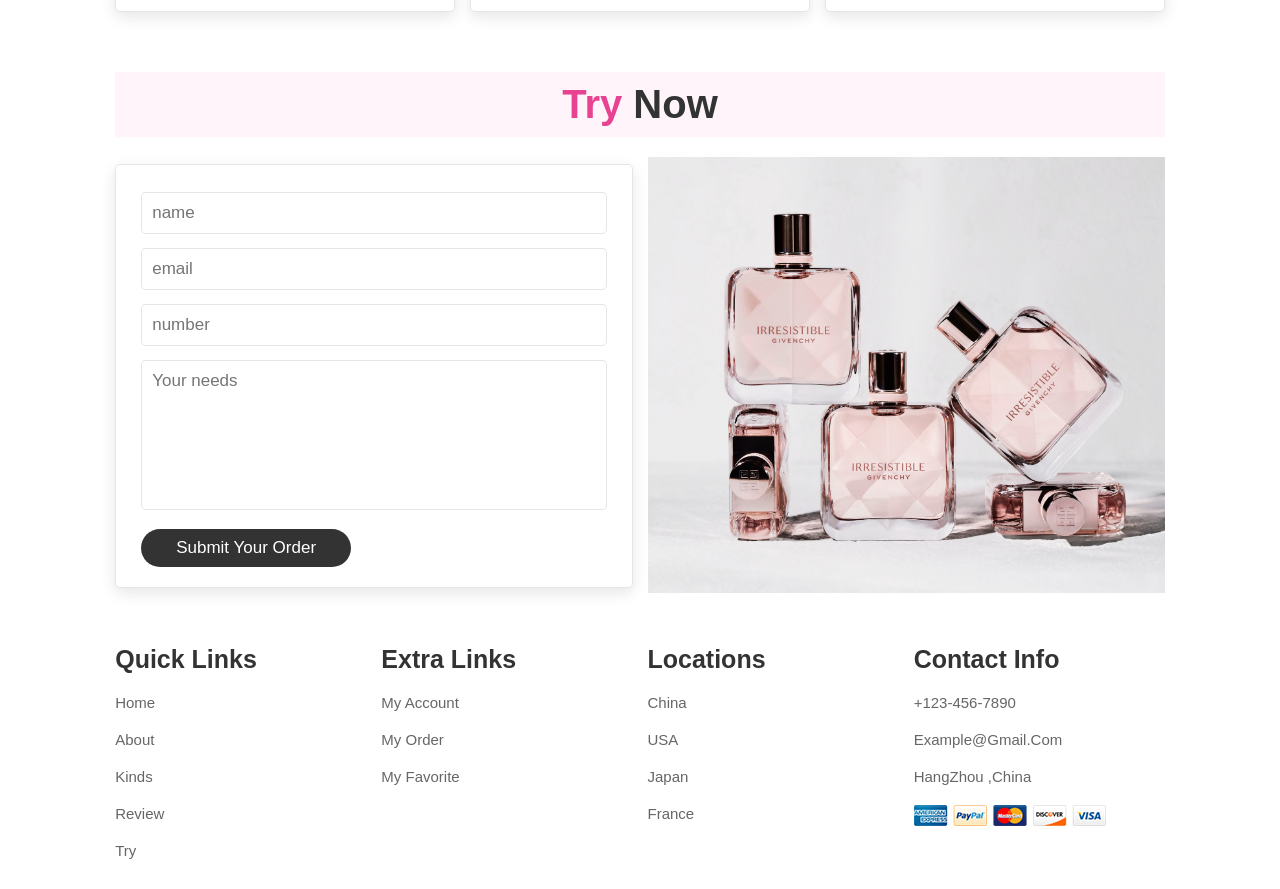
==== commit 26e07508: "Update index.html" ====
--- a/index.html
+++ b/index.html
@@ -387,9 +387,9 @@
             <h3>quick links</h3>
             <a href="#">home</a>
             <a href="#">about</a>
-            <a href="#">products</a>
+            <a href="#">kinds</a>
             <a href="#">review</a>
-            <a href="#">contact</a>
+            <a href="#">try</a>
         </div>
 
         <div class="box">
--- a/css/style.css
+++ b/css/style.css
@@ -55,7 +55,8 @@
     position: fixed;
     top:0; left:0; right:0;
     background:#fff;
-    padding:2rem 9%;
+    padding:1rem ;
+    height:70px;
     display: flex;
     align-items: center;
     justify-content: space-between;
@@ -63,8 +64,8 @@
     box-shadow: 0 .5rem 1rem rgba(0,0,0,.1);
 }
 .logo-img {
-    width: 128px;
-    height: 128px;
+    width: 88px;
+    height: 88px;
     object-fit: cover;
     margin-right: 1rem; /* 可根据需要调整间距 */
 }
@@ -72,6 +73,7 @@
 .logo {
     display: flex;
     align-items: center;
+    margin-left: -3rem; /* 向左移动 */
 }
 
 /* 响应式设计 */
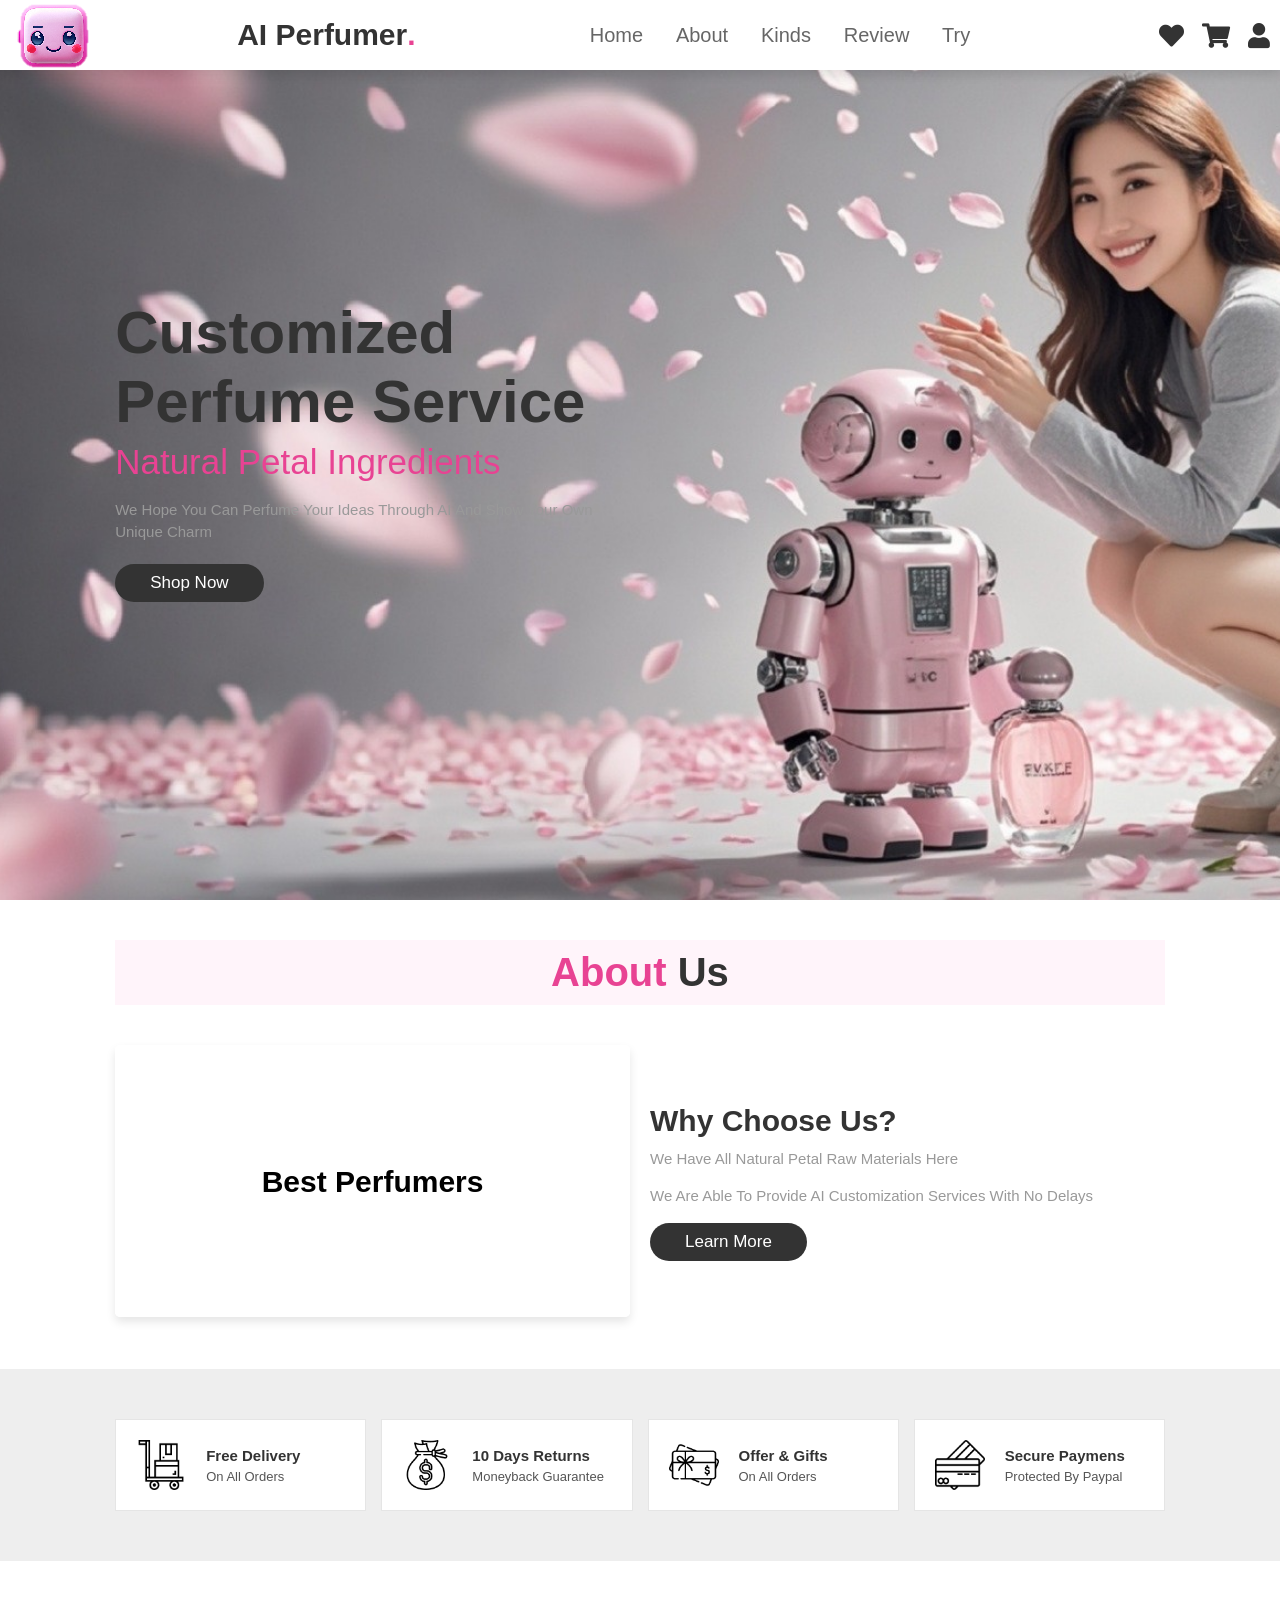
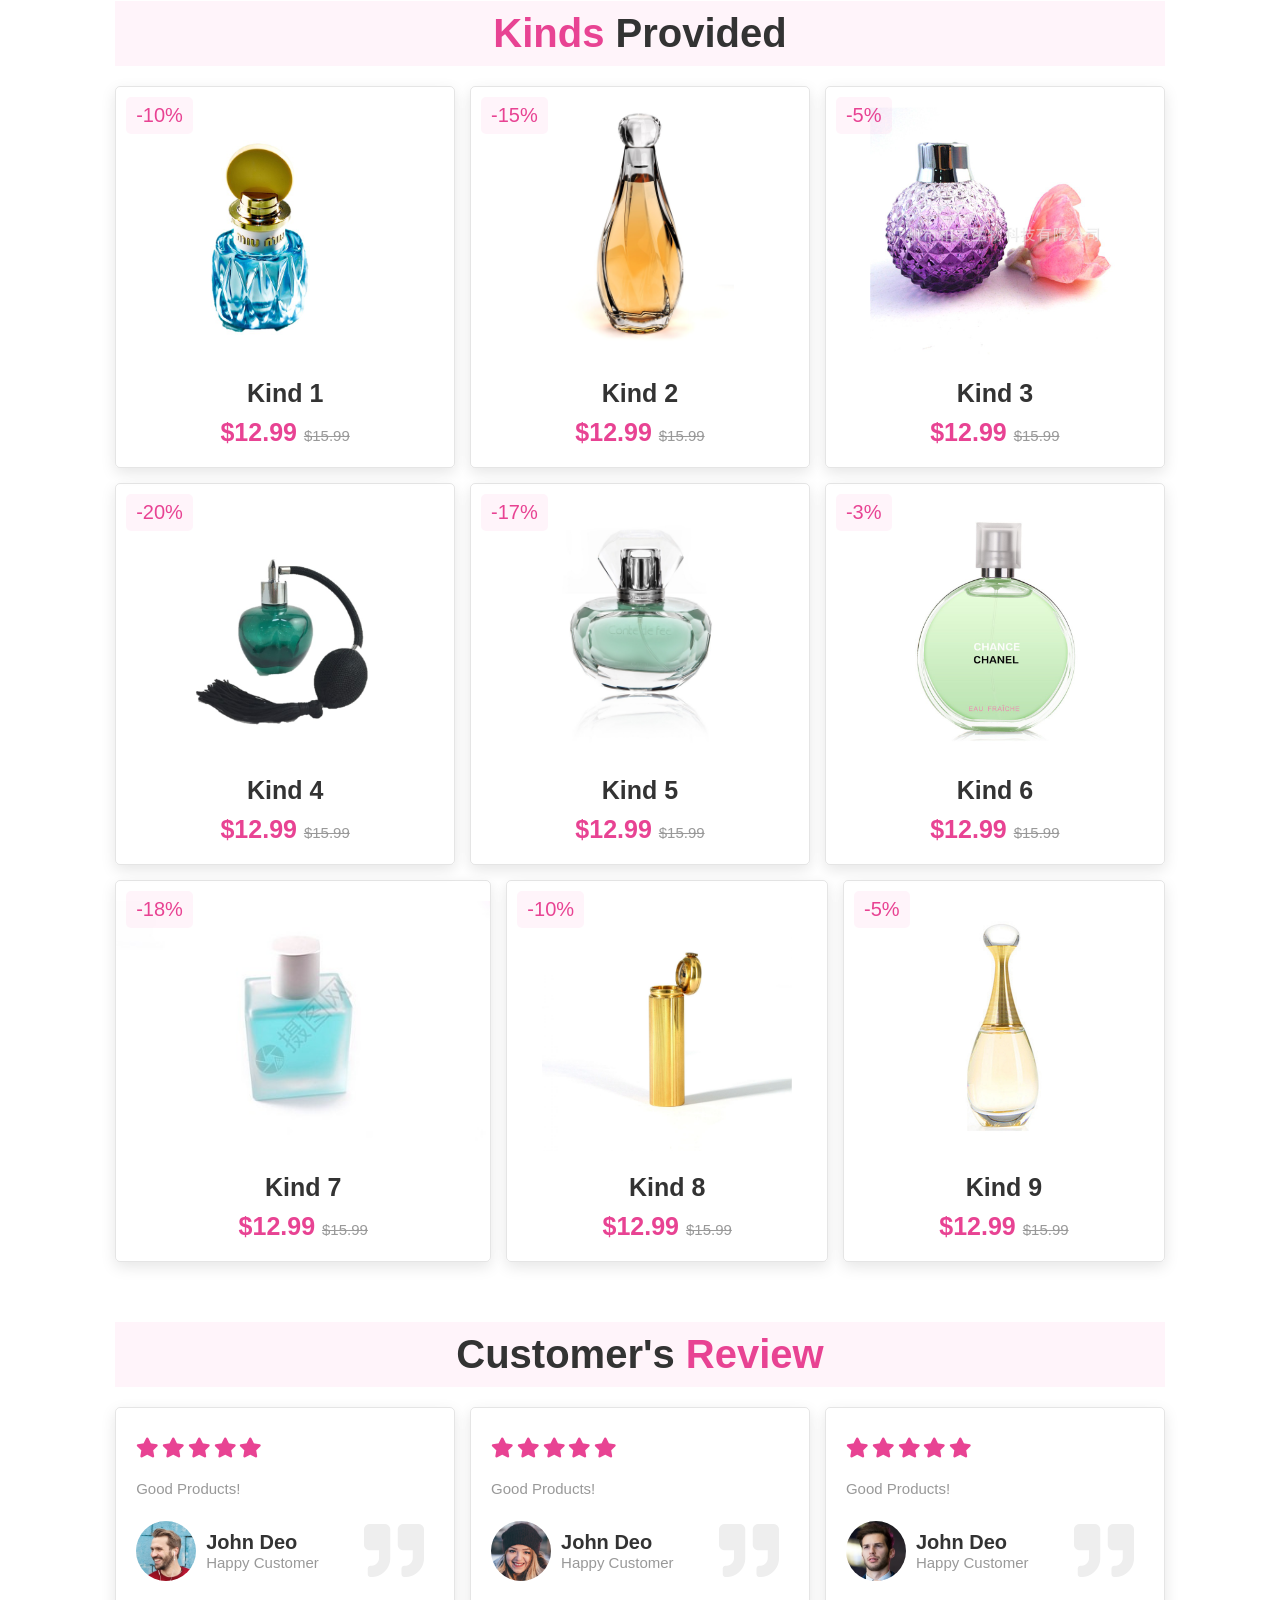
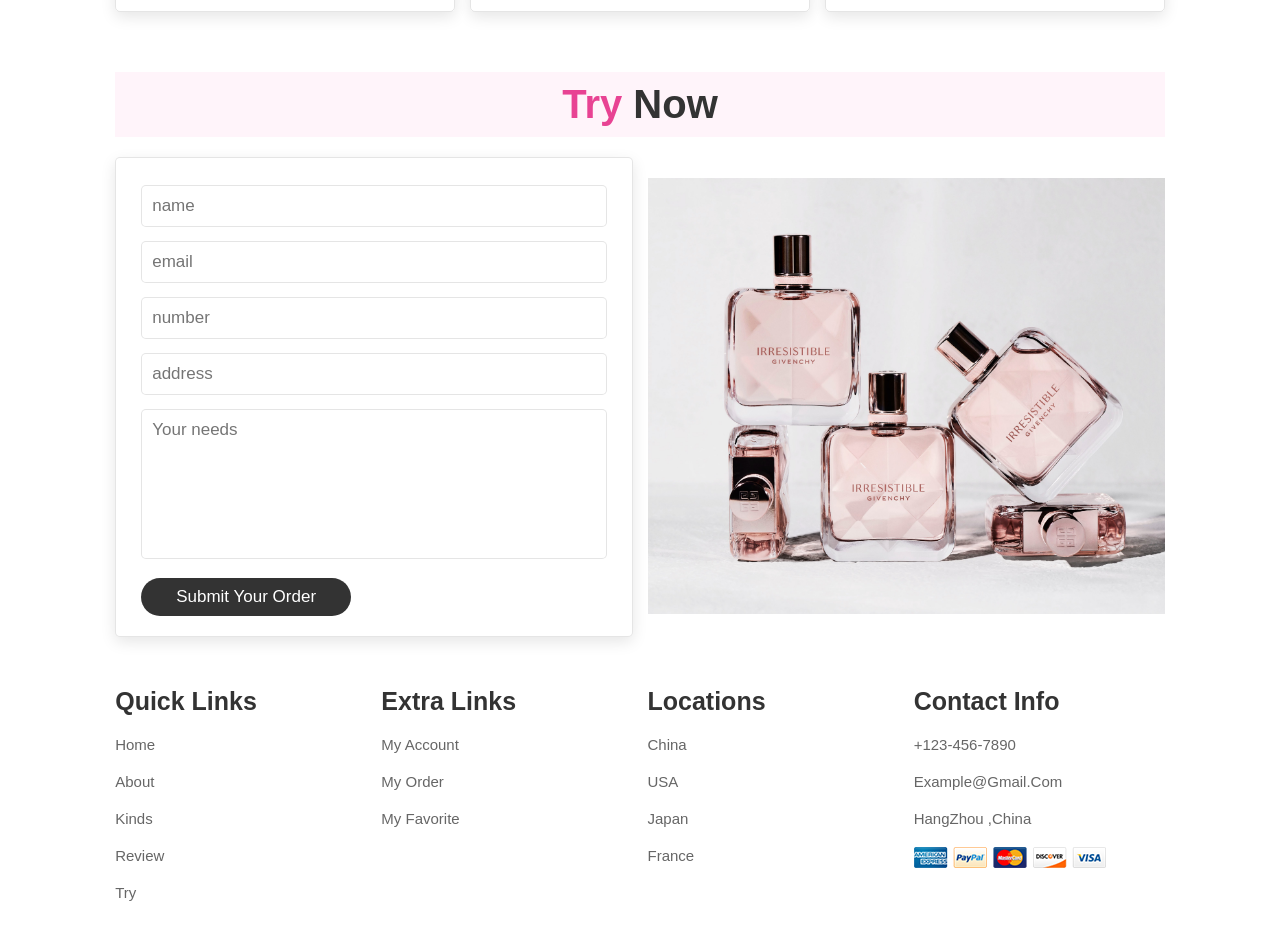
==== commit 0832e3ee: "Update index.html" ====
--- a/index.html
+++ b/index.html
@@ -363,6 +363,7 @@
             <input type="text" placeholder="name" class="box">
             <input type="email" placeholder="email" class="box">
             <input type="number" placeholder="number" class="box">
+            <input type="text" name="address" placeholder="address" class="box">
             <textarea name="" class="box" placeholder="Your needs" id="" cols="30" rows="10"></textarea>
             <input type="submit" value="Submit your order" class="btn">
         </form>
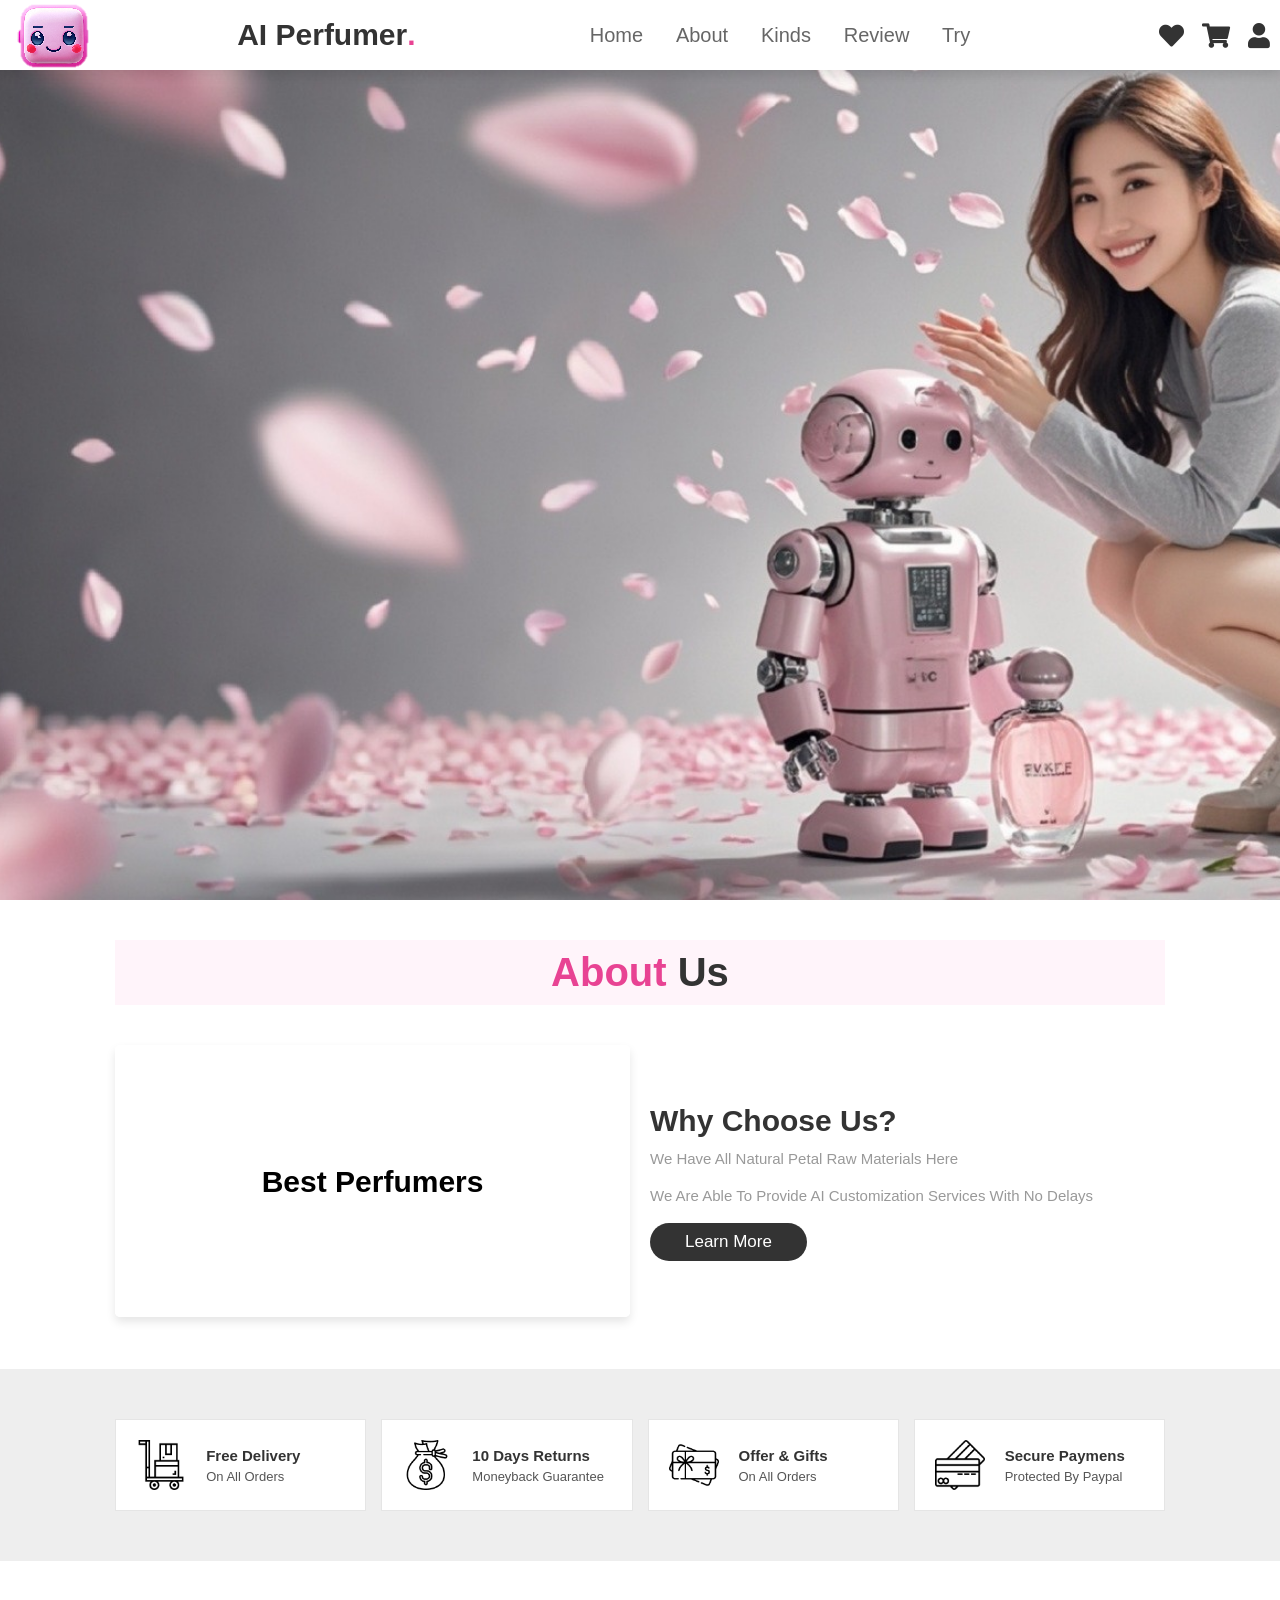
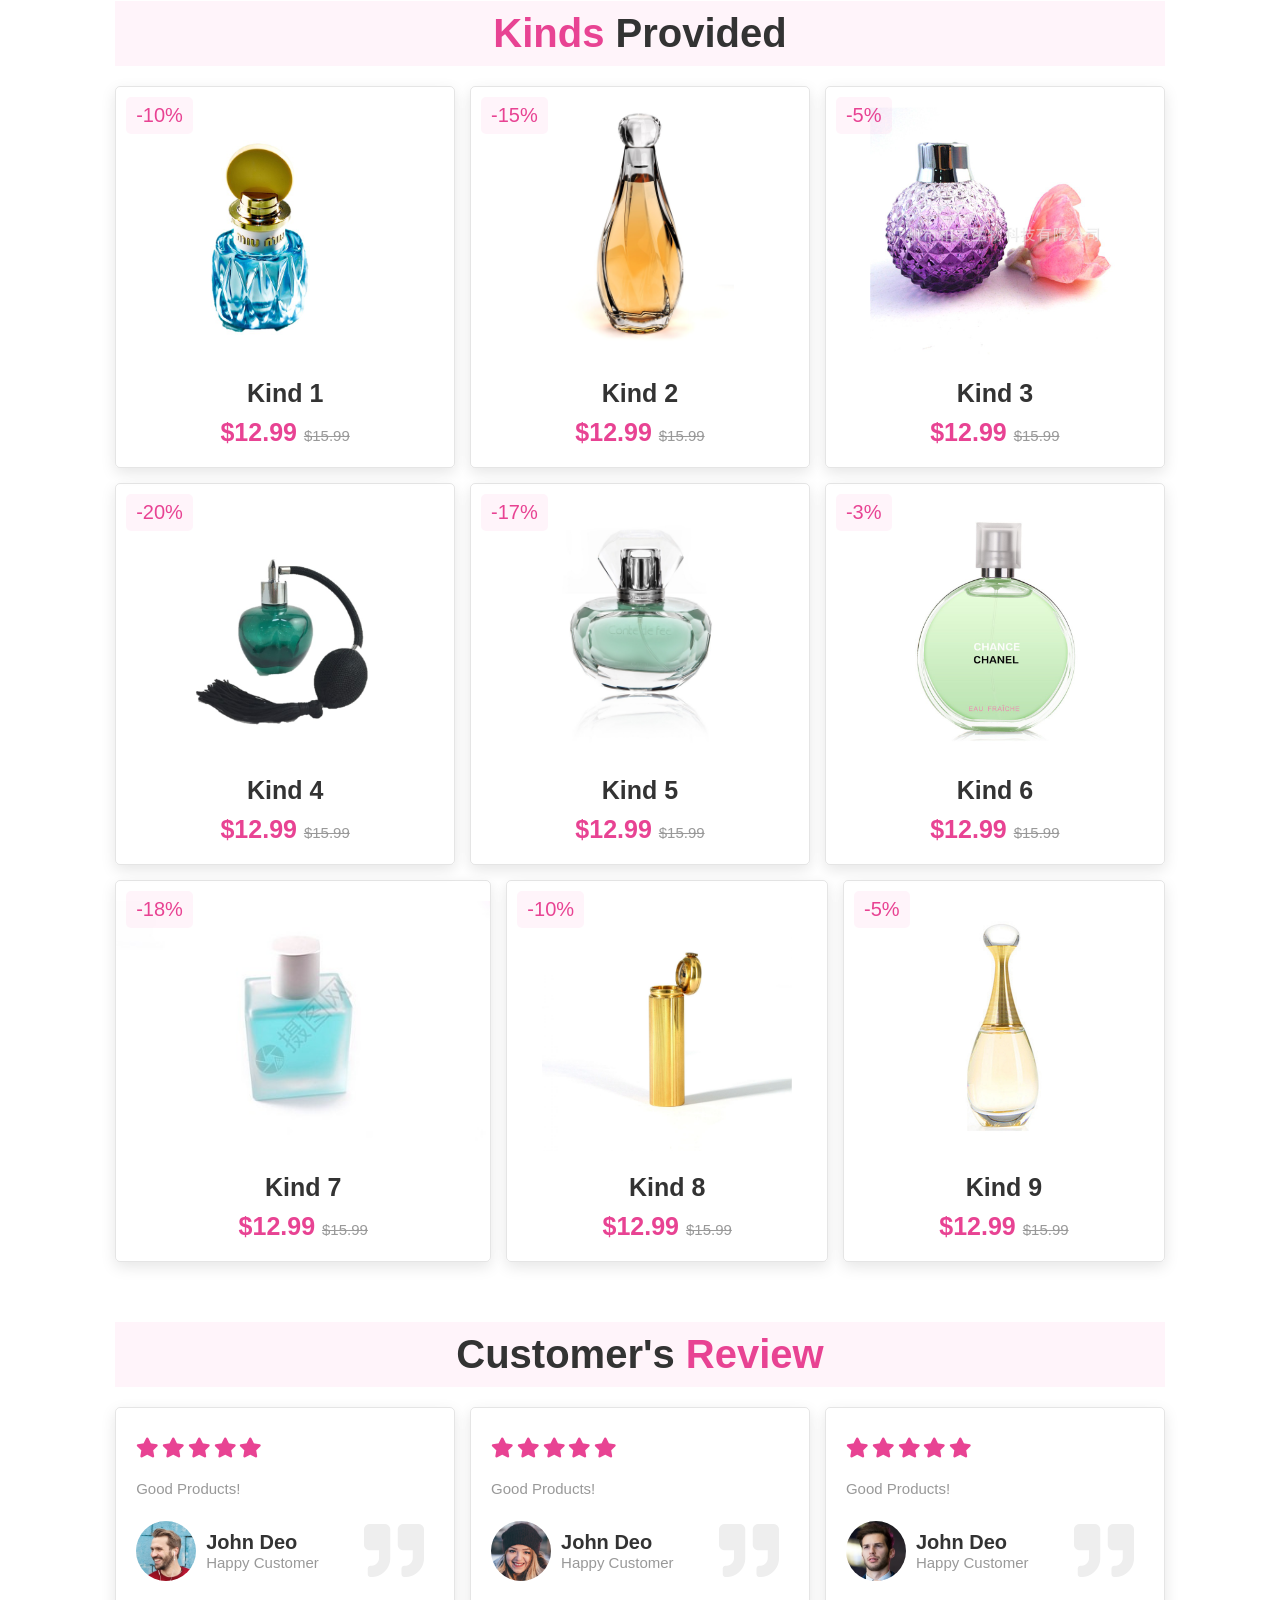
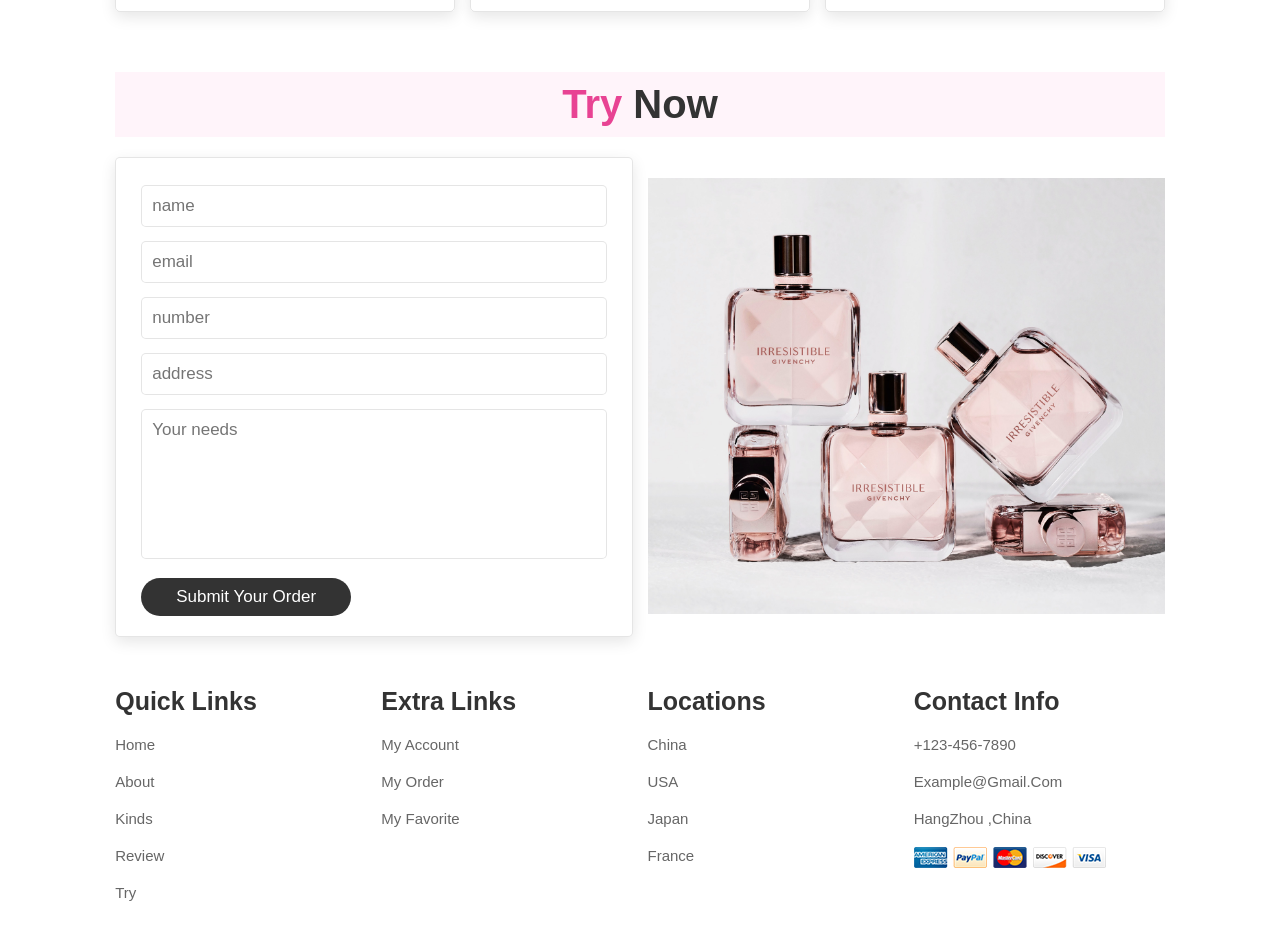
==== commit e6a1951d: "Update index.html" ====
--- a/index.html
+++ b/index.html
@@ -46,10 +46,7 @@
 <section class="home" id="home">
 
     <div class="content">
-        <h3>Customized perfume service</h3>
-        <span> Natural petal ingredients </span>
-        <p>We hope you can perfume your ideas through AI and show your own unique charm</p>
-        <a href="#" class="btn">shop now</a>
+
     </div>
     
 </section>
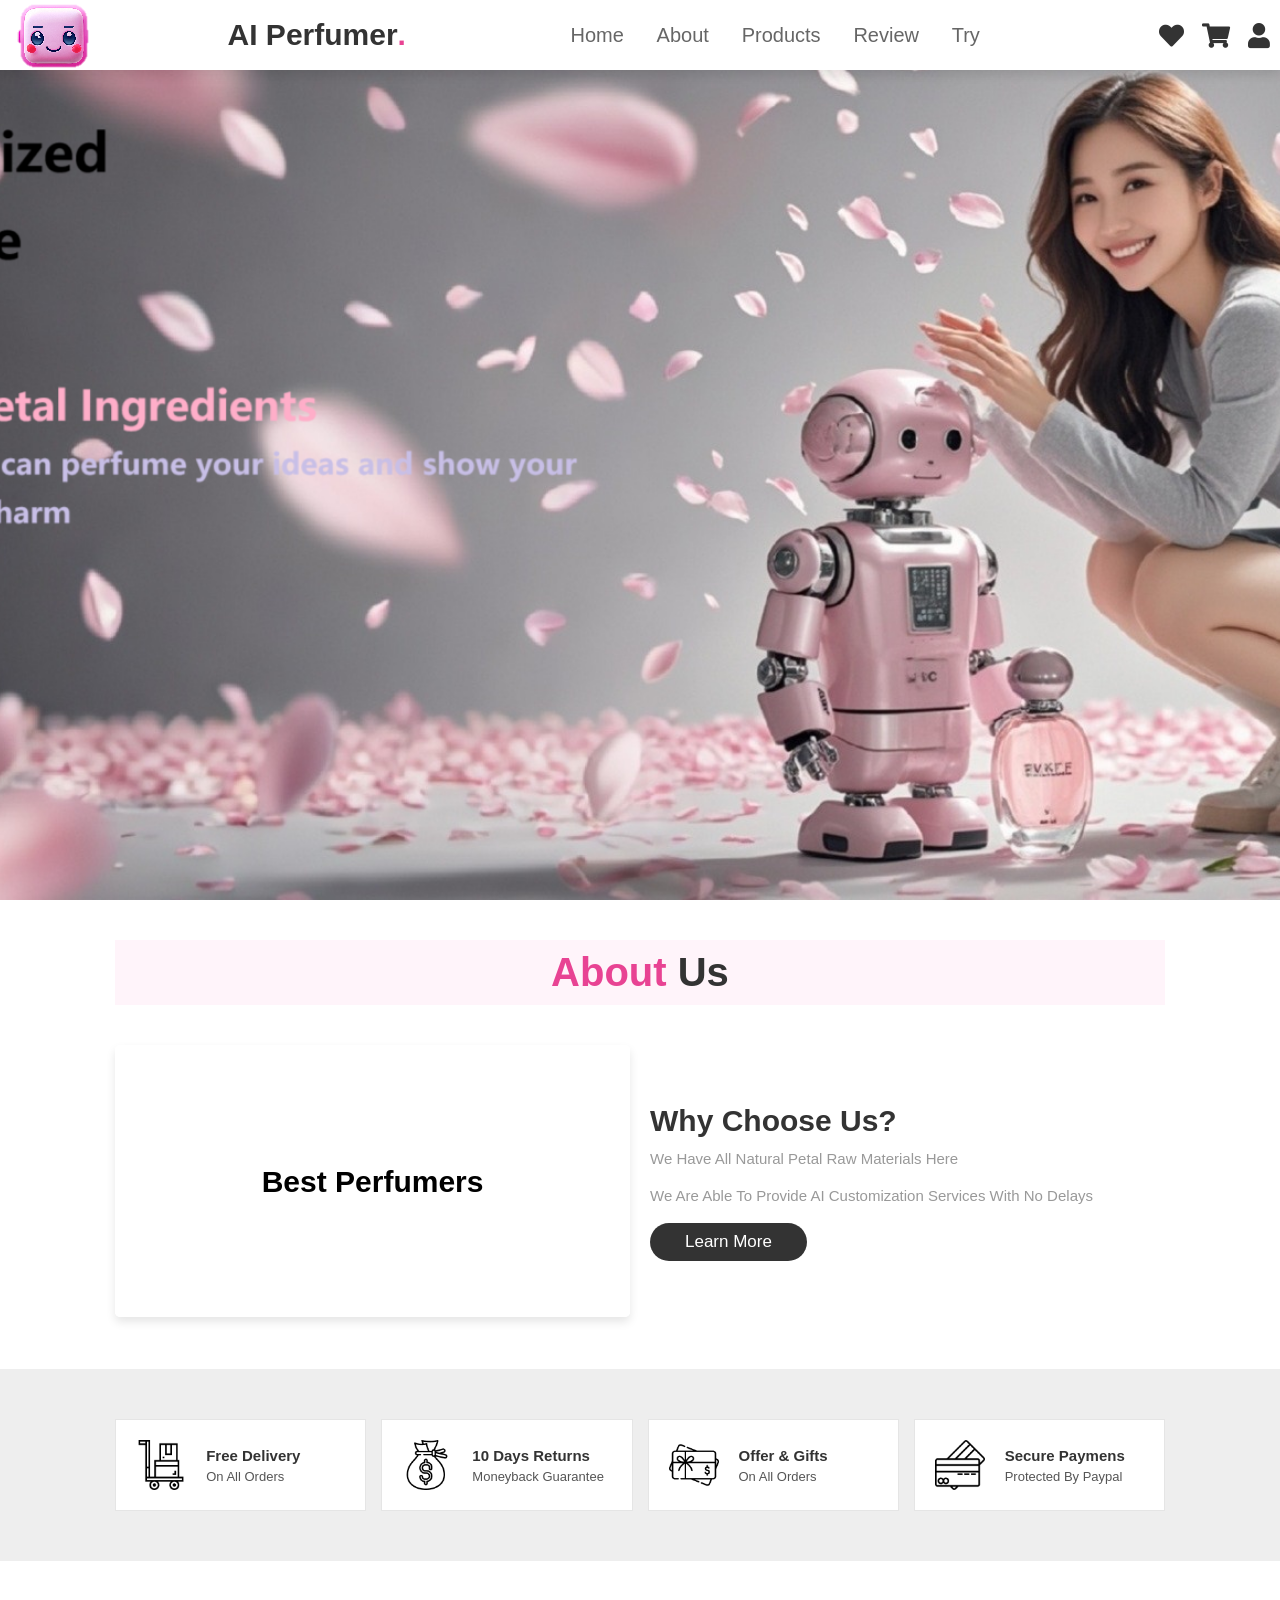
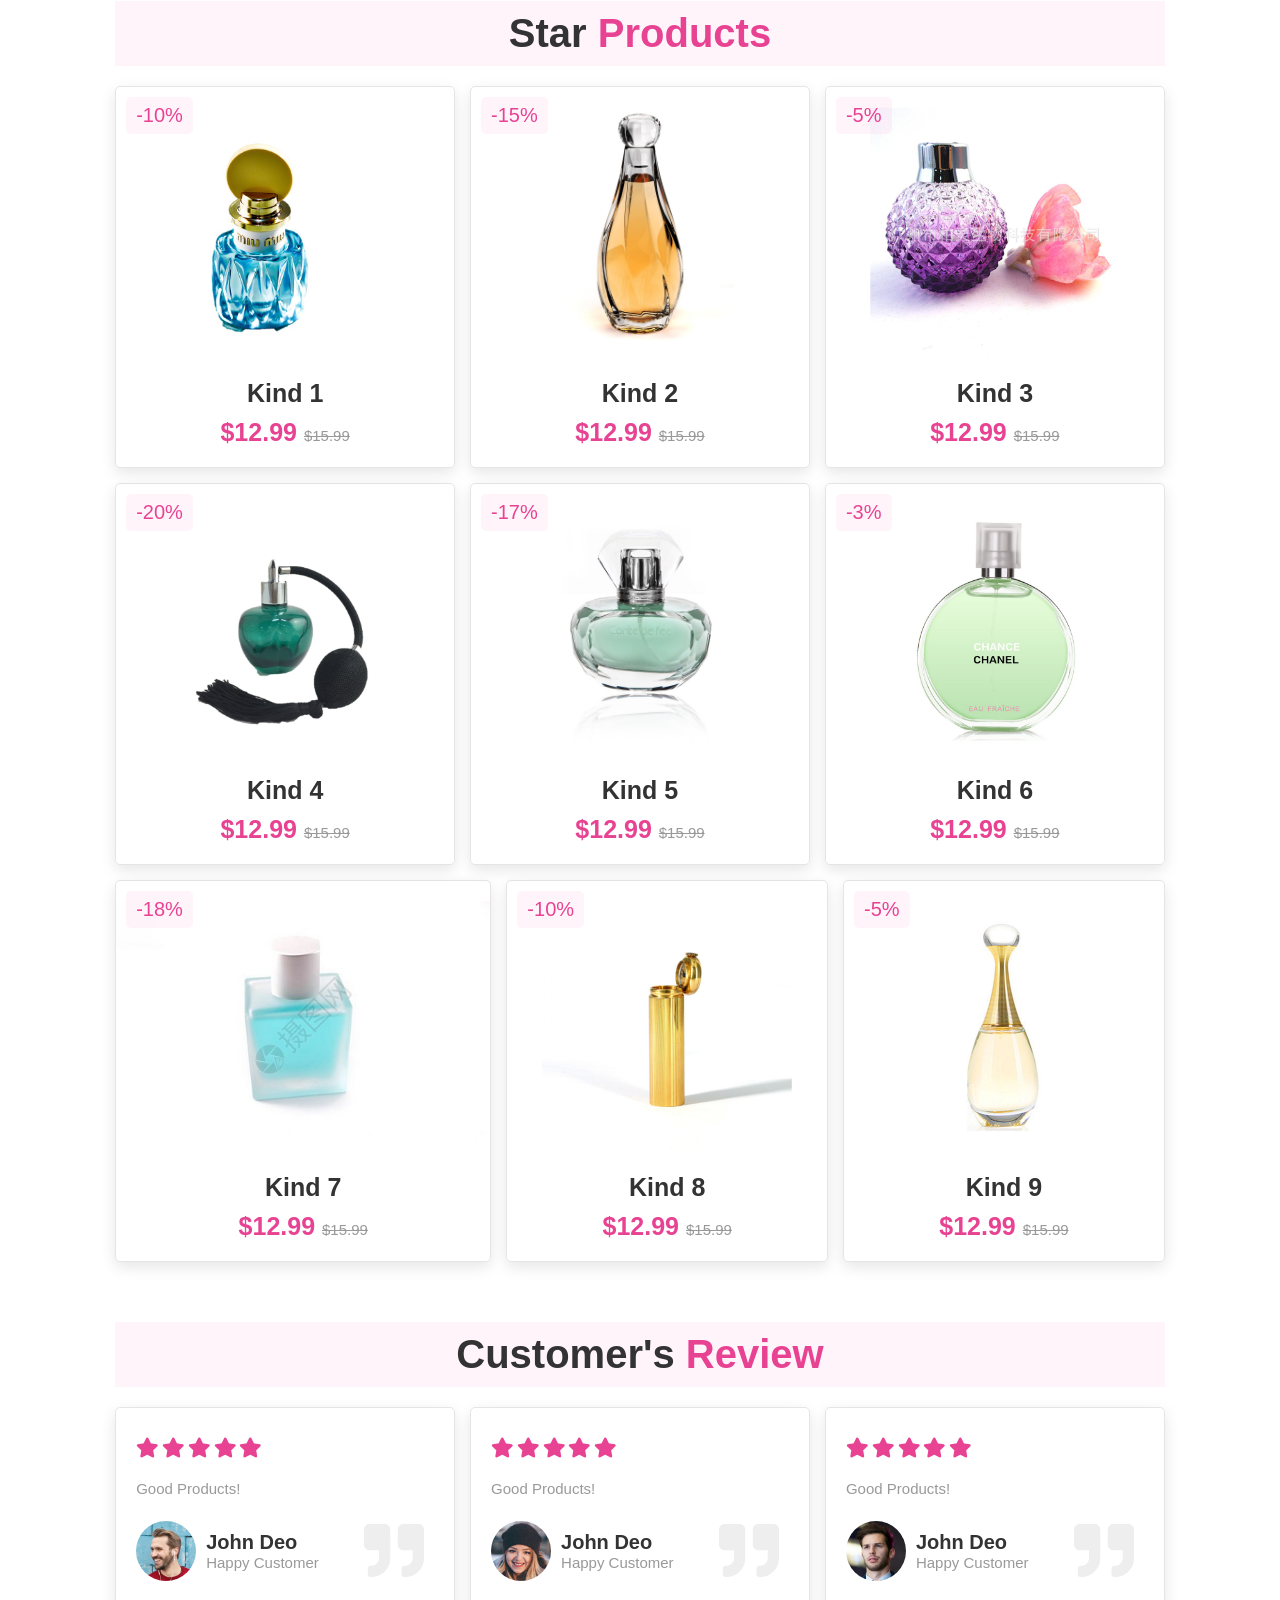
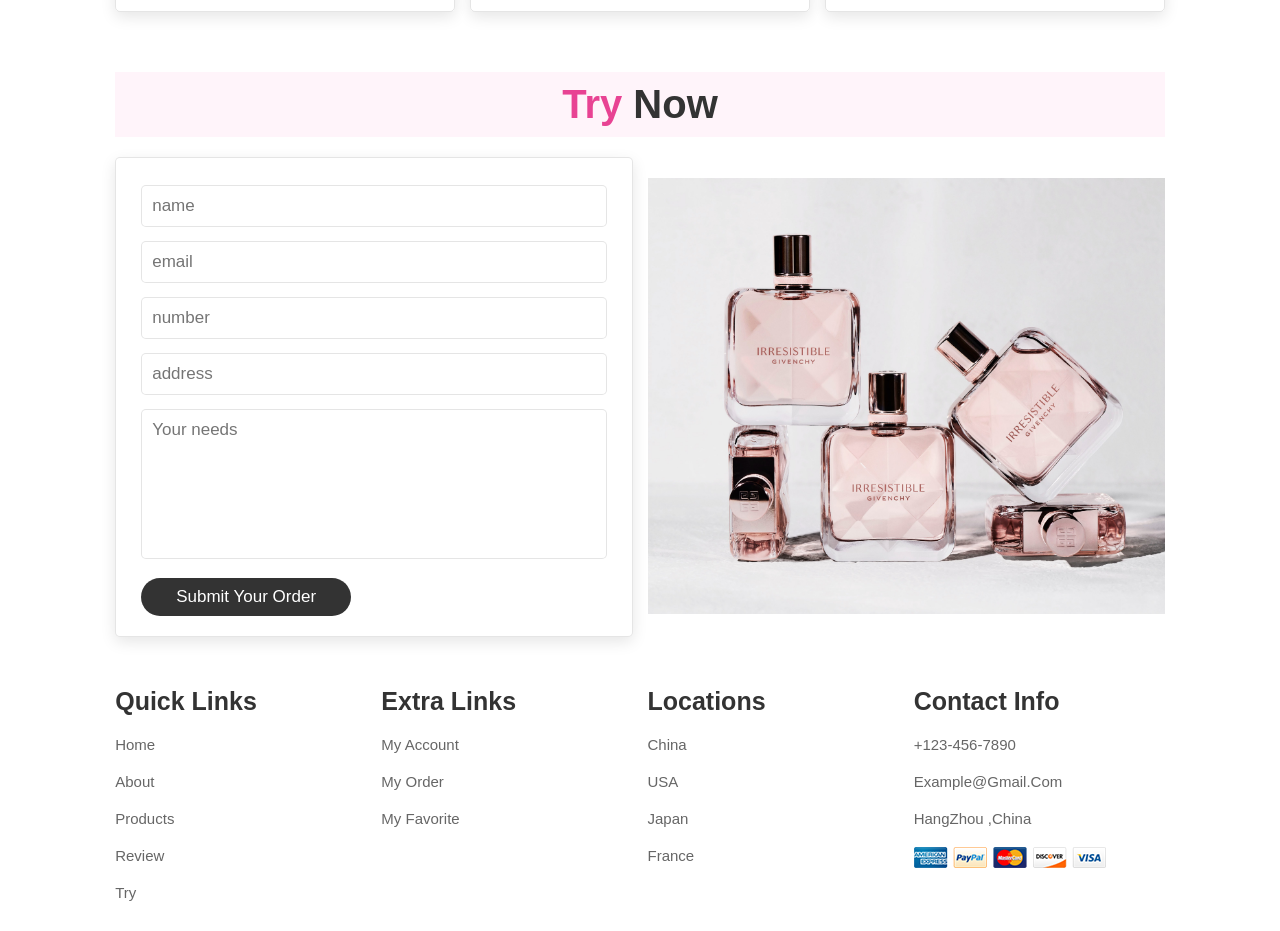
==== commit 509b1ae4: "Update index.html" ====
--- a/index.html
+++ b/index.html
@@ -26,7 +26,7 @@
     <nav class="navbar">
         <a href="#home">home</a>
         <a href="#about">about</a>
-        <a href="#products">kinds</a>
+        <a href="#products">products</a>
         <a href="#review">review</a>
         <a href="#contact">try</a>
     </nav>
@@ -123,7 +123,7 @@
 
 <section class="products" id="products">
 
-    <h1 class="heading"><span>Kinds</span> provided </h1>
+    <h1 class="heading">Star <span>Products</span></h1>
 
     <div class="box-container">
 
@@ -383,11 +383,11 @@
 
         <div class="box">
             <h3>quick links</h3>
-            <a href="#">home</a>
-            <a href="#">about</a>
-            <a href="#">kinds</a>
-            <a href="#">review</a>
-            <a href="#">try</a>
+            <a href="#home">home</a>
+            <a href="#about">about</a>
+            <a href="#products">products</a>
+            <a href="#review">review</a>
+            <a href="#try">try</a>
         </div>
 
         <div class="box">
--- a/css/style.css
+++ b/css/style.css
@@ -138,13 +138,33 @@
     display: none;
 }
 
-.home{
+.home {
     display: flex;
     align-items: center;
     min-height: 100vh;
-    background:url(../images/home-bg.jpg) no-repeat;
+    background: url(../images/home-bg.jpg) no-repeat;
     background-size: cover;
     background-position: center;
+    animation: changeBackground 20s infinite; /* 设置动画 */
+}
+
+/* 定义 @keyframes 动画 */
+@keyframes changeBackground {
+    0%, 20% {
+        background-image: url(../images/home-bg.jpg);
+    }
+    20.01%, 40% {
+        background-image: url(../images/home-bg-2.jpg);
+    }
+    40.01%, 60% {
+        background-image: url(../images/home-bg-3.jpg);
+    }
+    60.01%, 80% {
+        background-image: url(../images/home-bg-4.jpg);
+    }
+    80.01%, 100% {
+        background-image: url(../images/home-bg-5.jpg);
+    }
 }
 
 .home .content{
